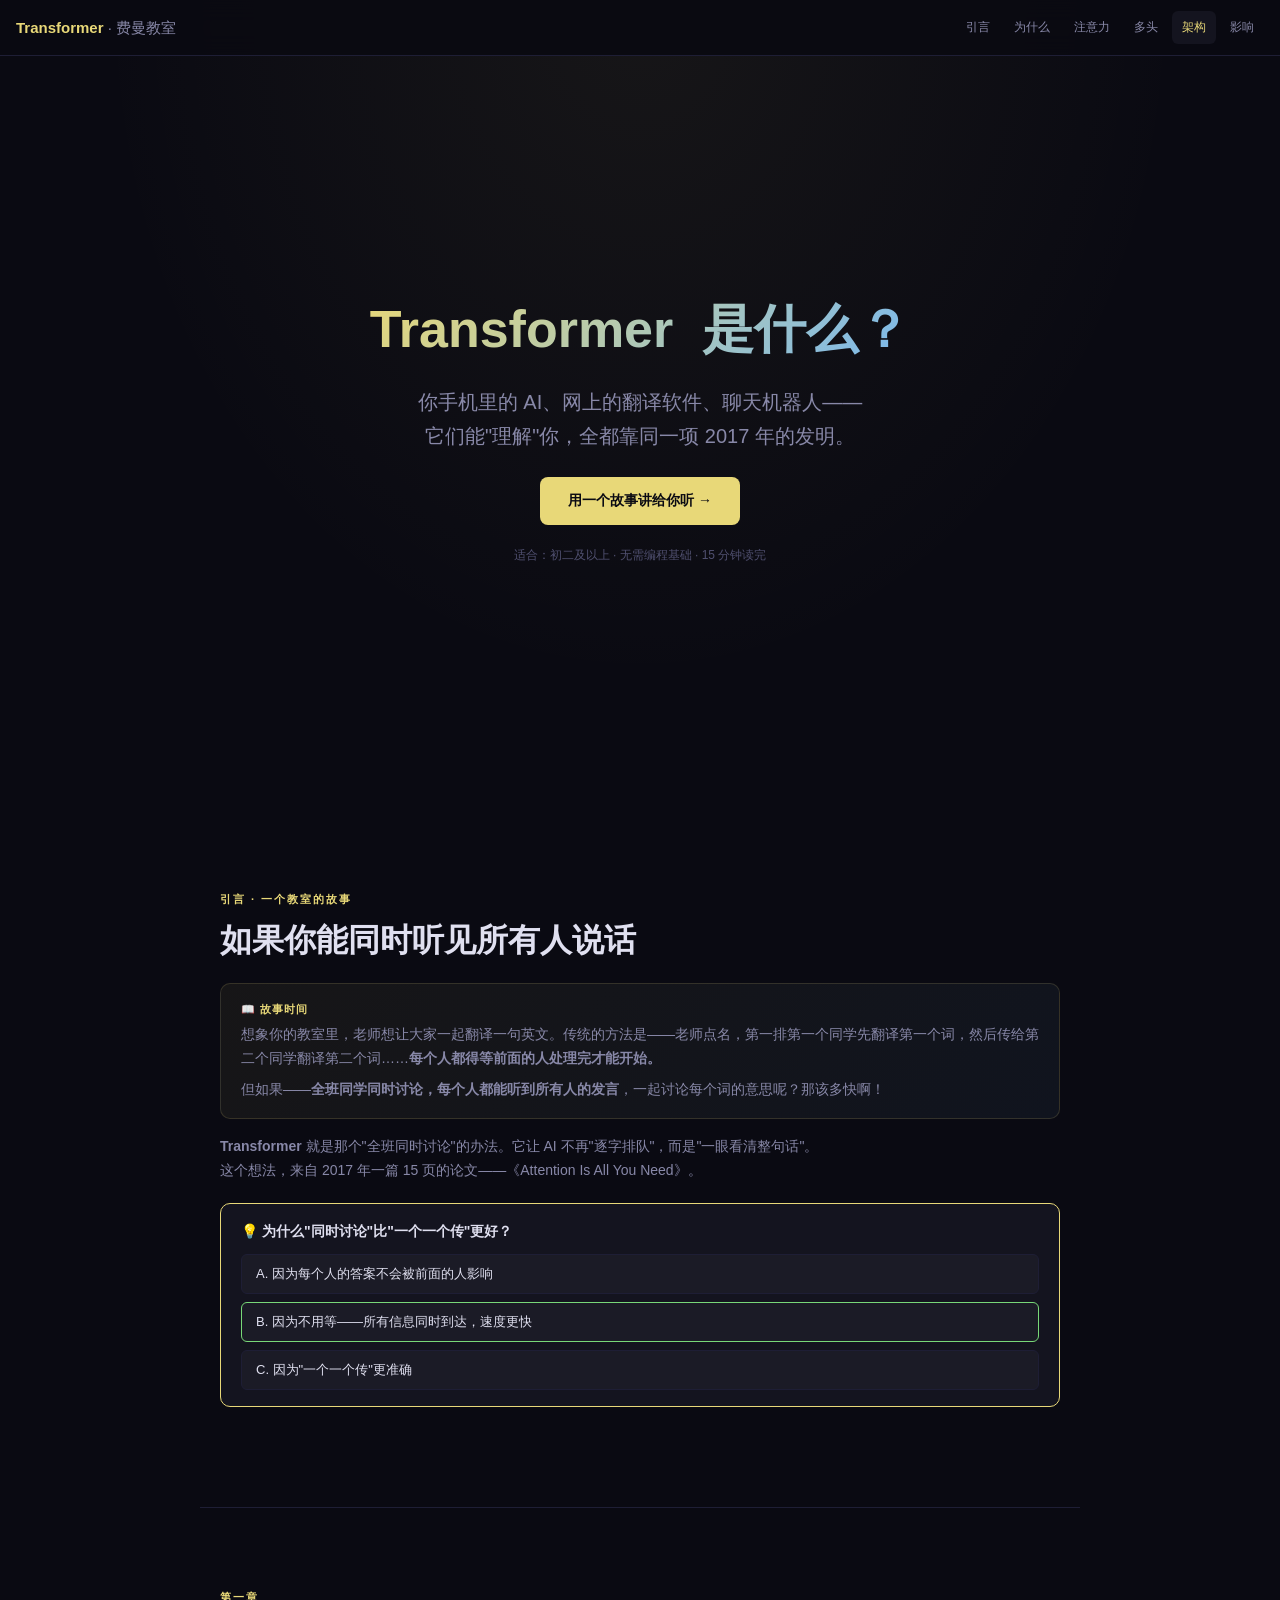
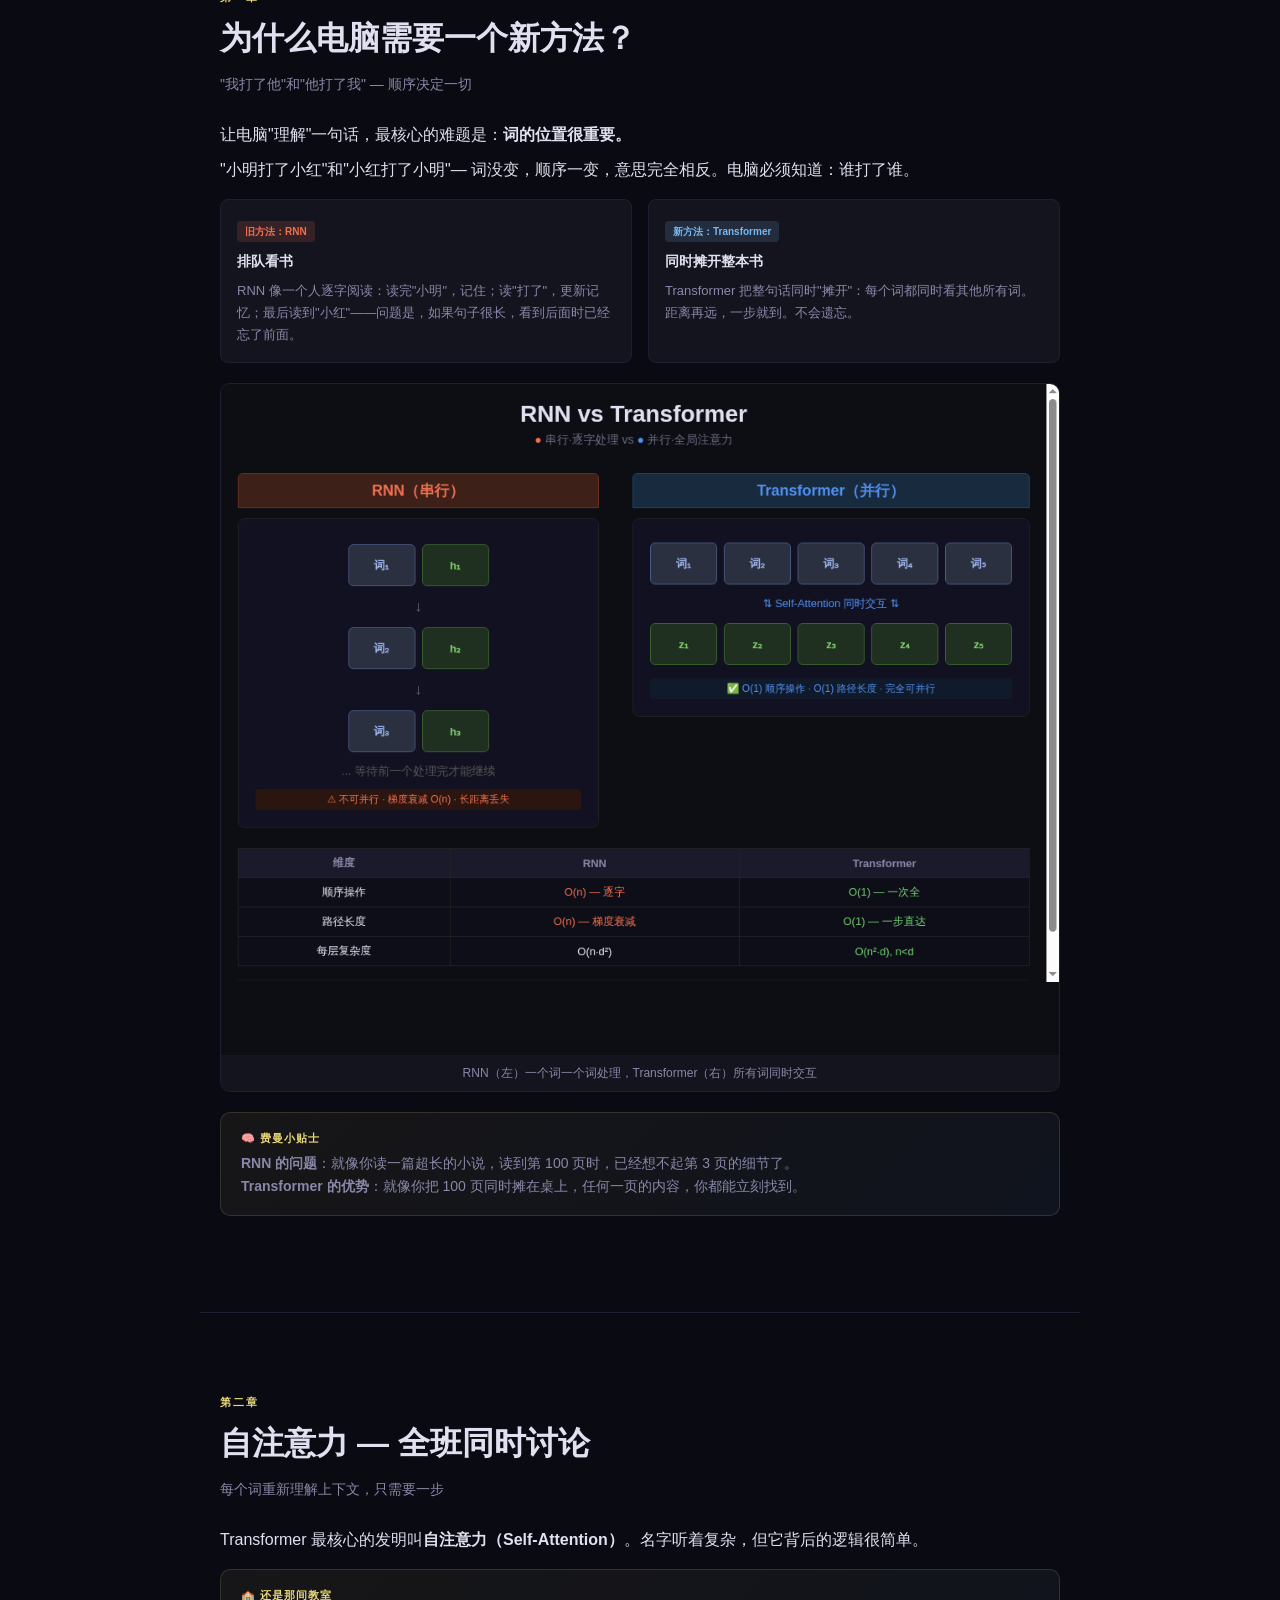
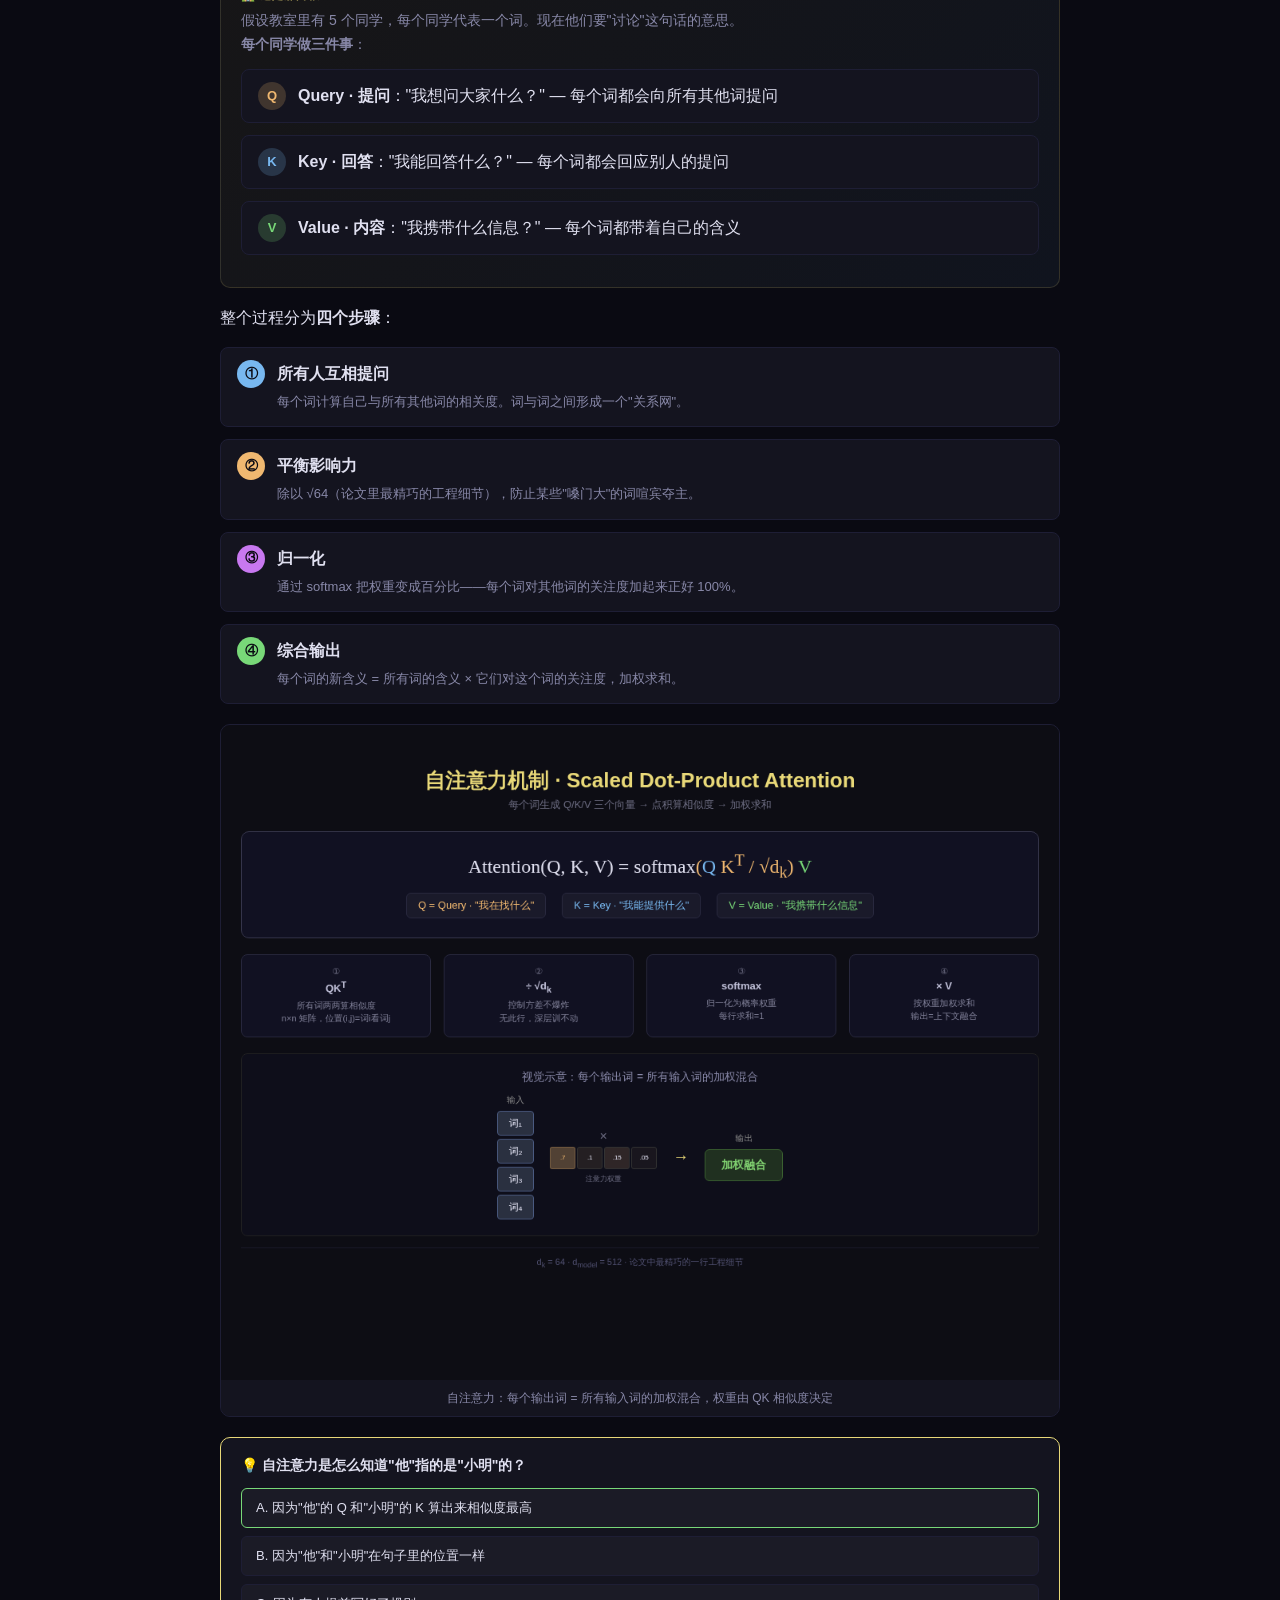
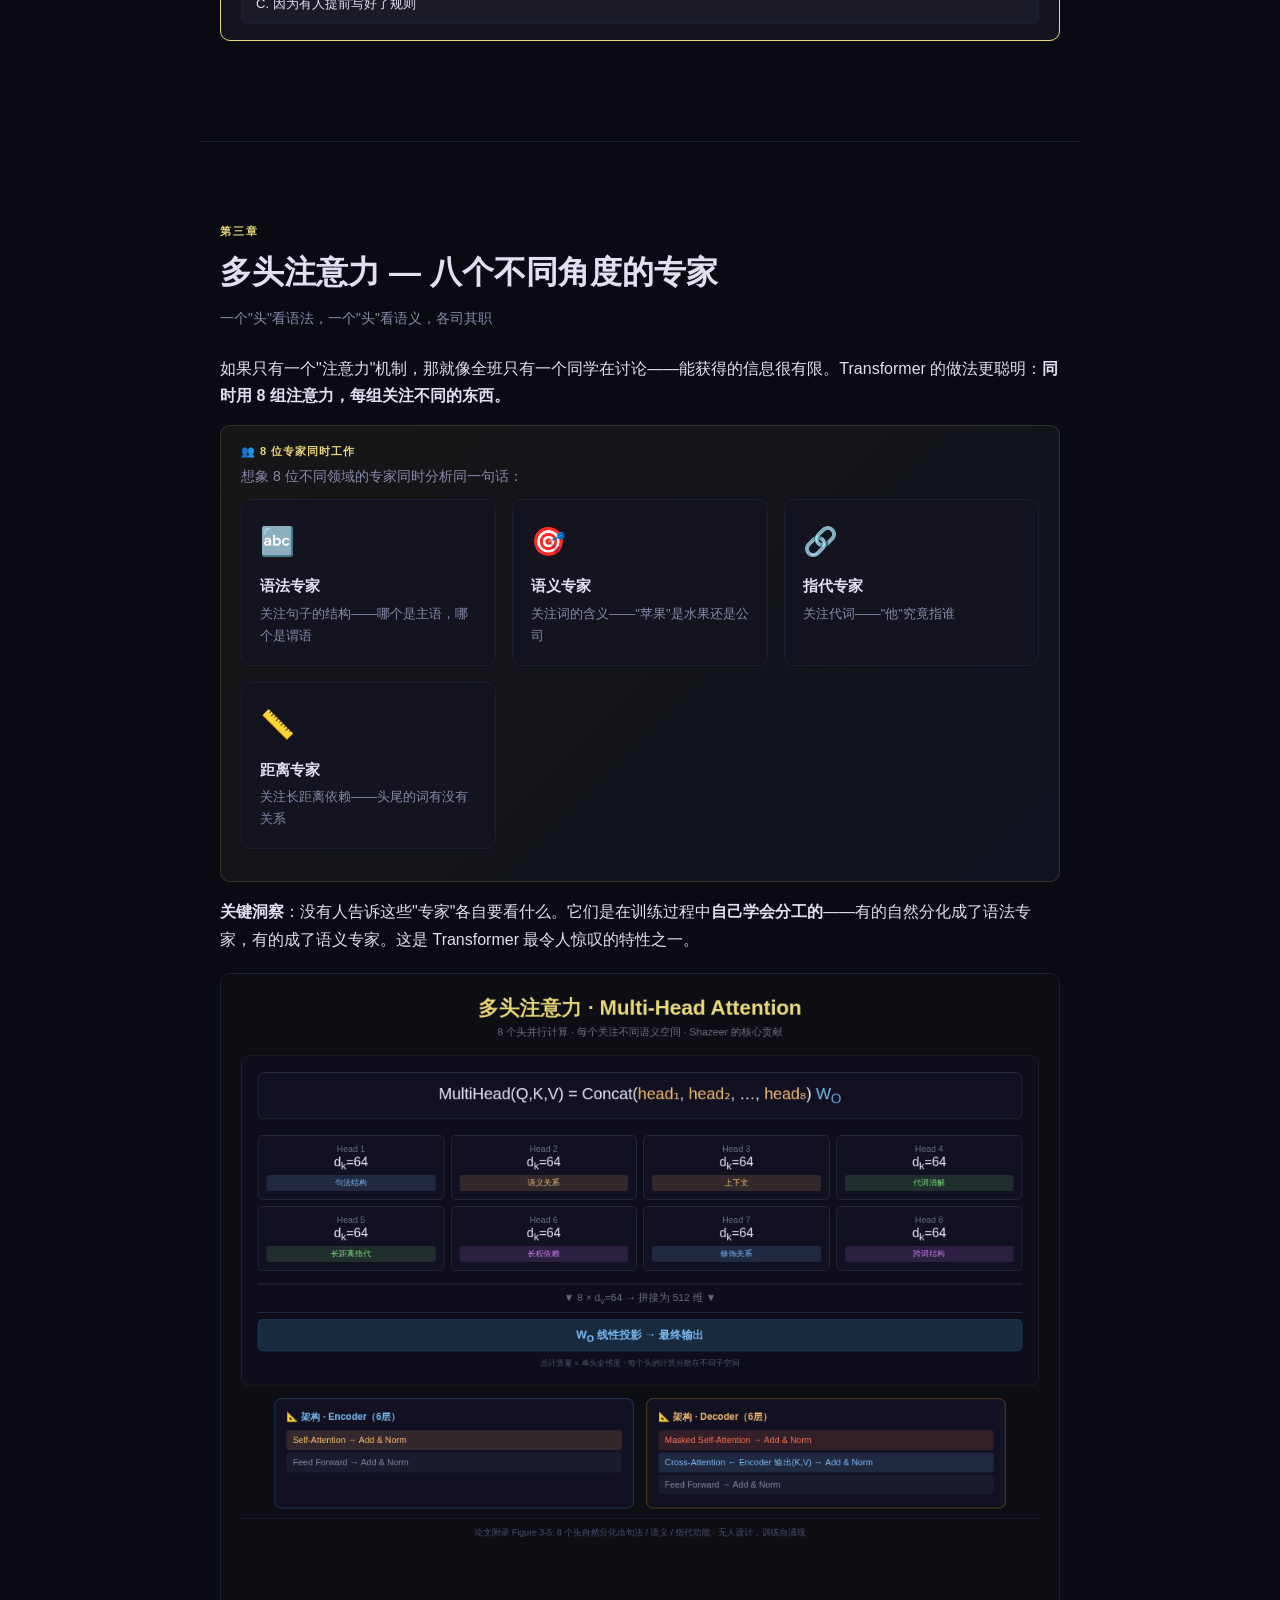
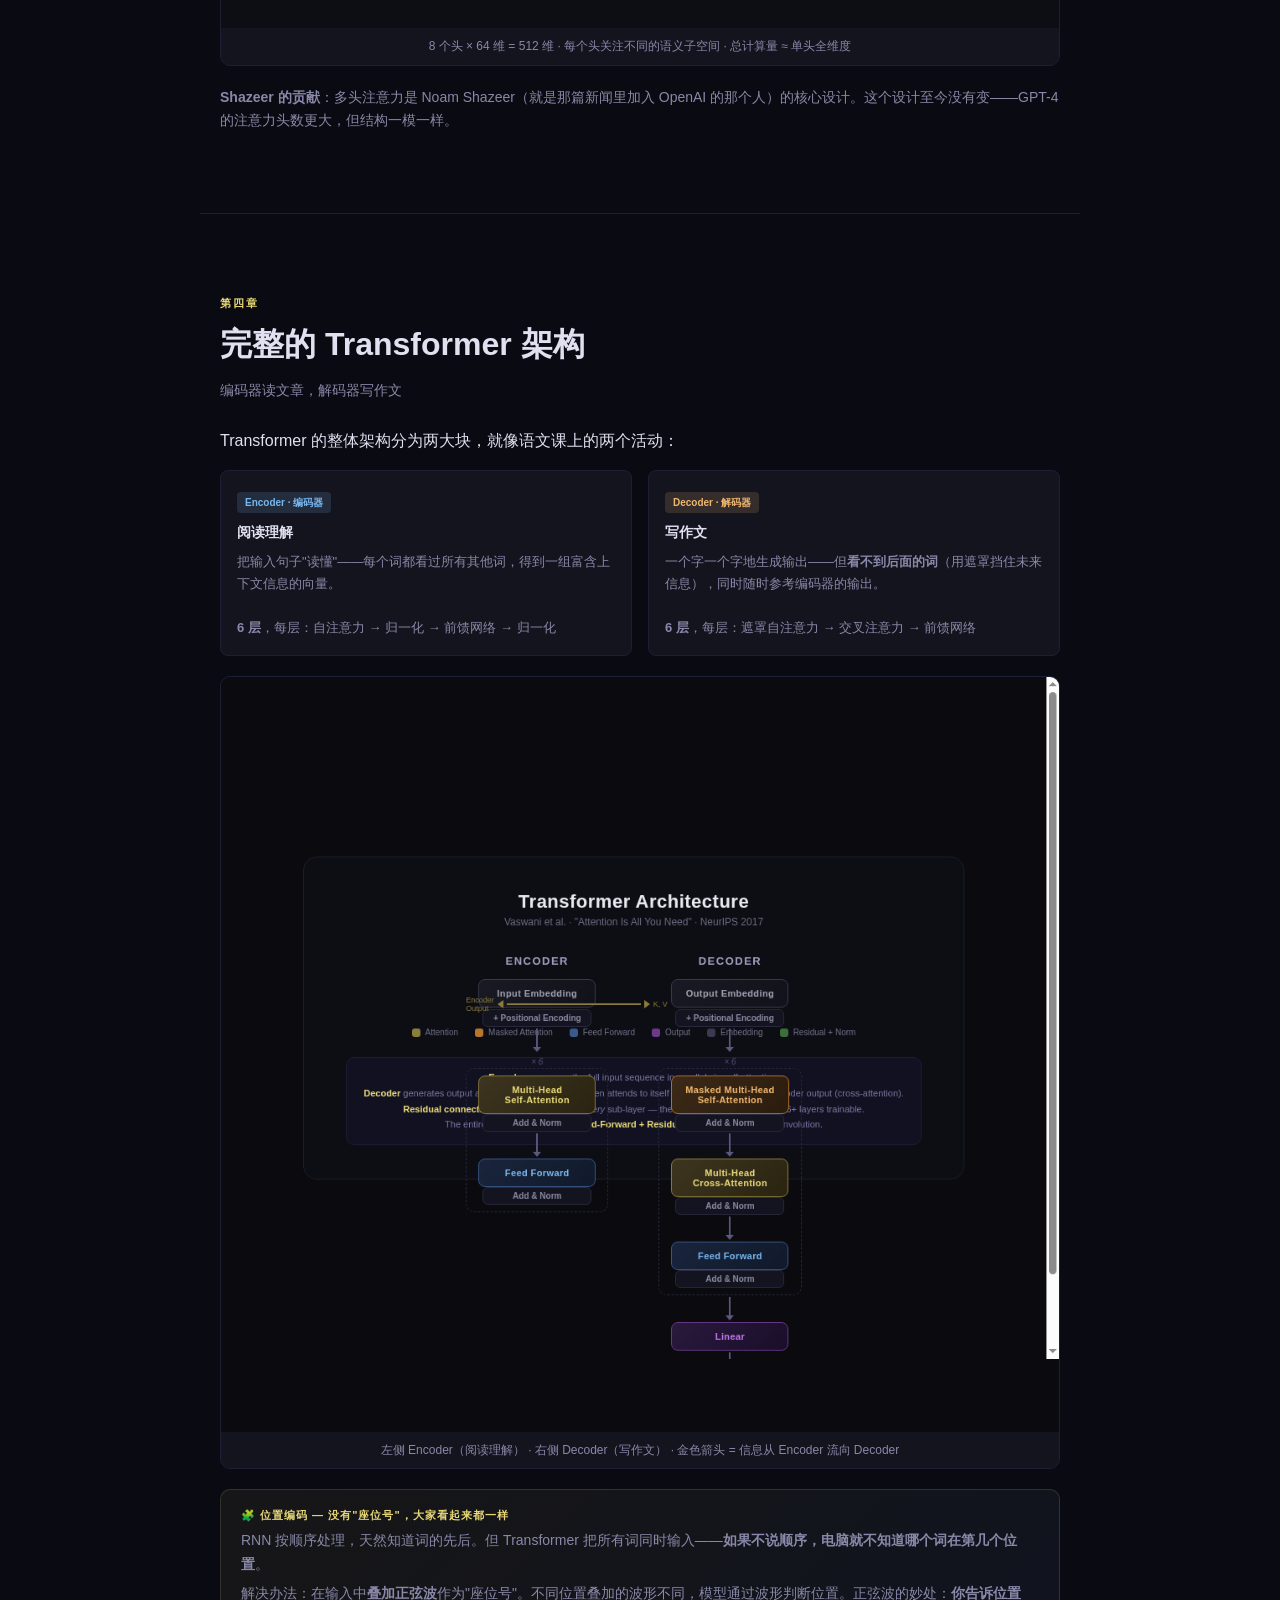
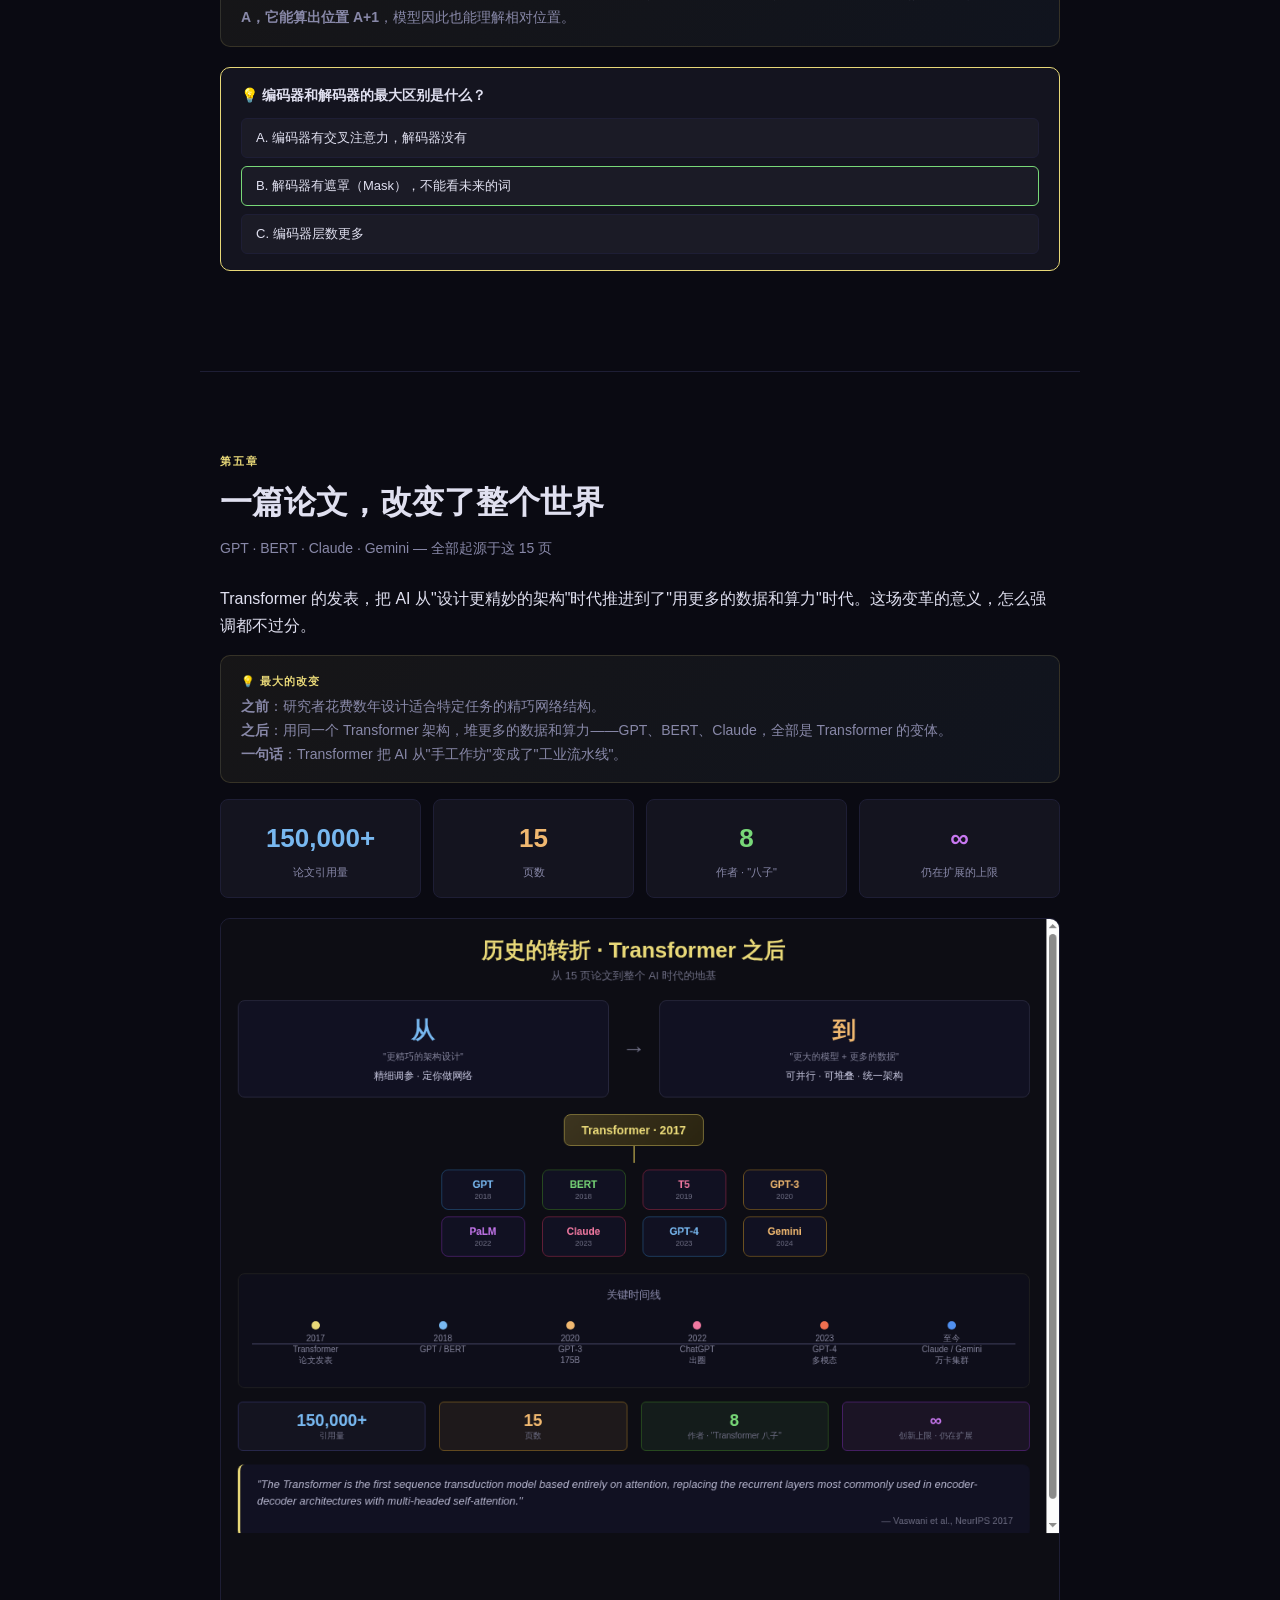
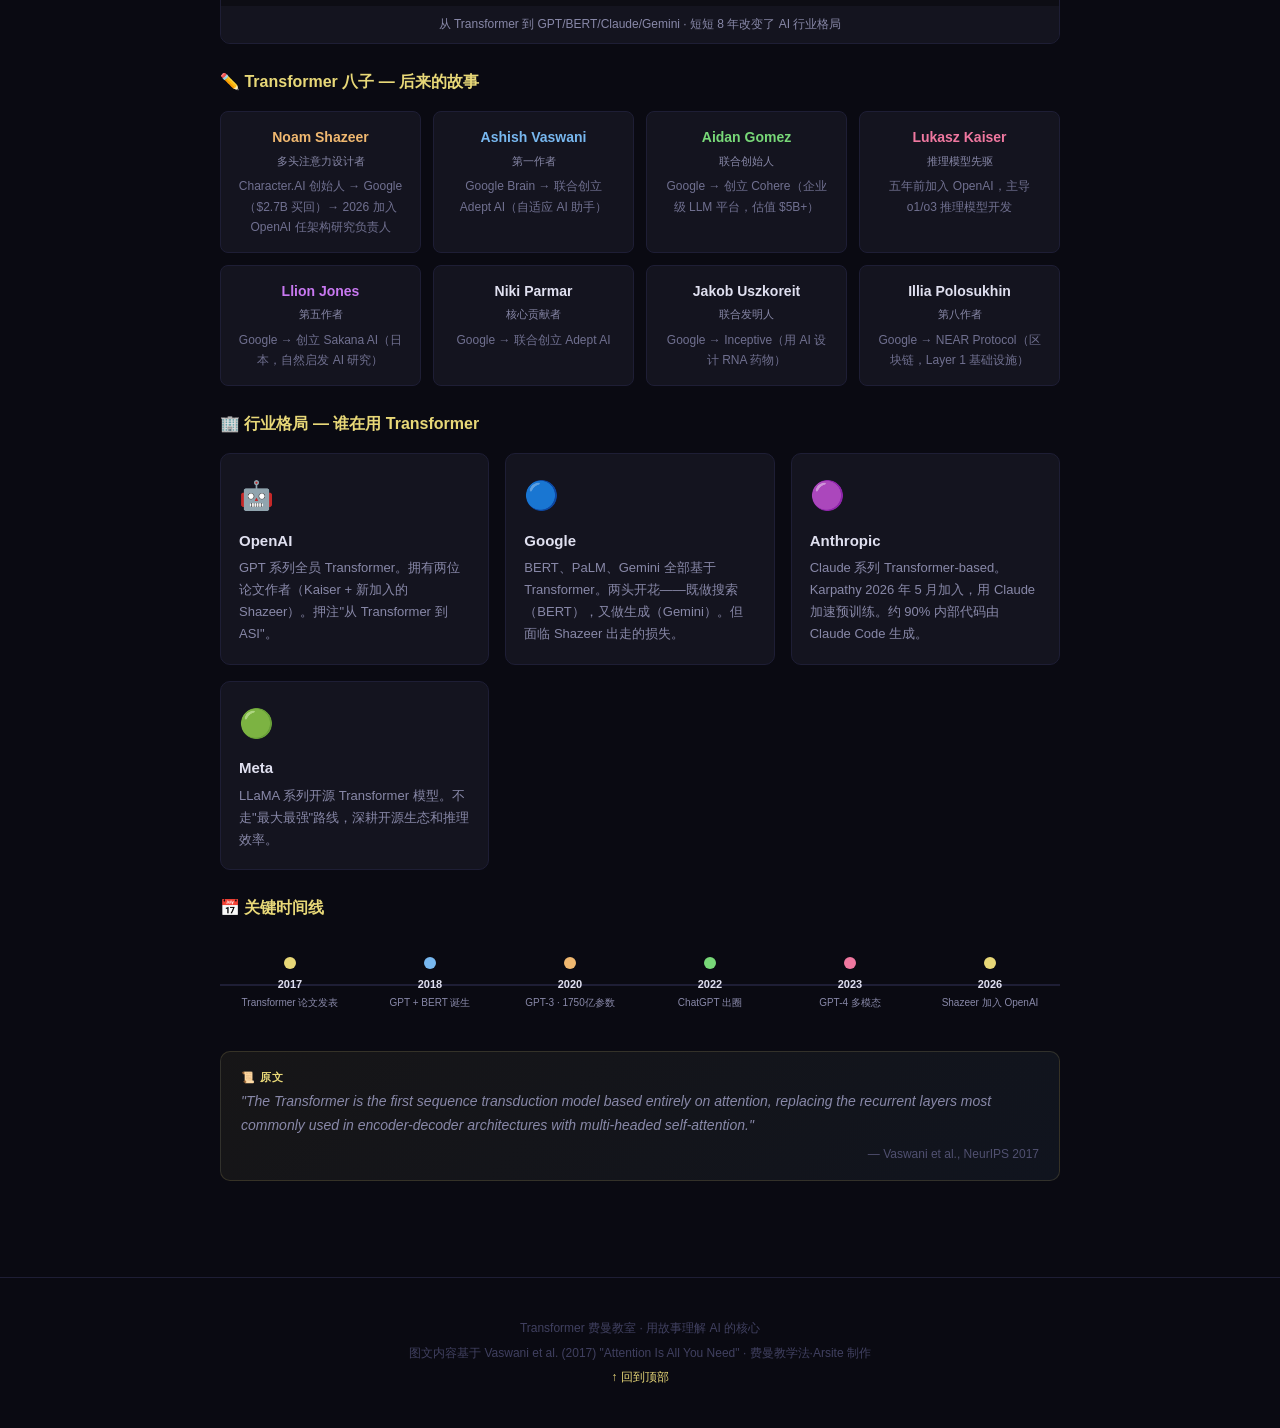
==== index.html @ 6290b0fb "feat: Transformer · Feynman 教学 — 给初二同学讲明白" ====
<!DOCTYPE html>
<html lang="zh-CN">
<head>
<meta charset="utf-8">
<meta name="viewport" content="width=device-width,initial-scale=1.0,maximum-scale=5.0">
<title>Transformer 是什么？— 给初二同学讲明白</title>
<meta name="description" content="用教室里的故事，把影响世界的 AI 技术讲给每一位同学听。费曼式教学法，零基础也能懂。">
<link rel="stylesheet" href="css/style.css">
</head>
<body>

<!-- ═══ HEADER ═══ -->
<header>
  <div class="logo">Transformer<span> · 费曼教室</span></div>
  <nav>
    <a href="#ch0">引言</a>
    <a href="#ch1">为什么</a>
    <a href="#ch2">注意力</a>
    <a href="#ch3">多头</a>
    <a href="#ch4">架构</a>
    <a href="#ch5">影响</a>
  </nav>
</header>

<!-- ═══ HERO ═══ -->
<section class="hero" id="top">
  <h1>Transformer &nbsp;是什么？</h1>
  <p>你手机里的 AI、网上的翻译软件、聊天机器人——<br>它们能"理解"你，全都靠同一项 2017 年的发明。</p>
  <a href="#ch0" class="cta">用一个故事讲给你听 →</a>
  <div class="meta">适合：初二及以上 · 无需编程基础 · 15 分钟读完</div>
</section>

<!-- ═══ CHAPTER 0 ═══ -->
<section class="chapter" id="ch0">
  <div class="chapter-num">引言 · 一个教室的故事</div>
  <h2>如果你能同时听见所有人说话</h2>

  <div class="analogy">
    <div class="label">📖 故事时间</div>
    <p>想象你的教室里，老师想让大家一起翻译一句英文。传统的方法是——老师点名，第一排第一个同学先翻译第一个词，然后传给第二个同学翻译第二个词……<strong>每个人都得等前面的人处理完才能开始。</strong></p>
    <p style="margin-top:8px">但如果——<strong>全班同学同时讨论，每个人都能听到所有人的发言</strong>，一起讨论每个词的意思呢？那该多快啊！</p>
  </div>

  <p style="font-size:14px;color:var(--text2);margin-top:12px"><strong>Transformer</strong> 就是那个"全班同时讨论"的办法。它让 AI 不再"逐字排队"，而是"一眼看清整句话"。<br>这个想法，来自 2017 年一篇 15 页的论文——《Attention Is All You Need》。</p>

  <div class="quiz-box">
    <div class="q">为什么"同时讨论"比"一个一个传"更好？</div>
    <div class="options">
      <div class="opt">A. 因为每个人的答案不会被前面的人影响</div>
      <div class="opt" style="border-color:var(--accent3)">B. 因为不用等——所有信息同时到达，速度更快</div>
      <div class="opt">C. 因为"一个一个传"更准确</div>
    </div>
  </div>
</section>

<!-- ═══ CHAPTER 1 ═══ -->
<section class="chapter" id="ch1">
  <div class="chapter-num">第一章</div>
  <h2>为什么电脑需要一个新方法？</h2>
  <div class="subtitle">"我打了他"和"他打了我" — 顺序决定一切</div>

  <p>让电脑"理解"一句话，最核心的难题是：<strong>词的位置很重要。</strong></p>
  <p style="margin-top:8px">"小明打了小红"和"小红打了小明"— 词没变，顺序一变，意思完全相反。电脑必须知道：谁打了谁。</p>

  <div class="two-col">
    <div class="col-card">
      <div class="badge" style="background:rgba(240,112,80,0.15);color:#f07050">旧方法：RNN</div>
      <h4>排队看书</h4>
      <p>RNN 像一个人逐字阅读：读完"小明"，记住；读"打了"，更新记忆；最后读到"小红"——问题是，如果句子很长，看到后面时已经忘了前面。</p>
    </div>
    <div class="col-card">
      <div class="badge" style="background:rgba(120,184,240,0.15);color:#78b8f0">新方法：Transformer</div>
      <h4>同时摊开整本书</h4>
      <p>Transformer 把整句话同时"摊开"：每个词都同时看其他所有词。距离再远，一步就到。不会遗忘。</p>
    </div>
  </div>

  <div class="img-container">
    <img src="images/rnn-vs-transformer.png" alt="RNN vs Transformer 对比图" loading="lazy">
    <div class="caption">RNN（左）一个词一个词处理，Transformer（右）所有词同时交互</div>
  </div>

  <div class="analogy">
    <div class="label">🧠 费曼小贴士</div>
    <p><strong>RNN 的问题</strong>：就像你读一篇超长的小说，读到第 100 页时，已经想不起第 3 页的细节了。<br>
    <strong>Transformer 的优势</strong>：就像你把 100 页同时摊在桌上，任何一页的内容，你都能立刻找到。</p>
  </div>
</section>

<!-- ═══ CHAPTER 2 ═══ -->
<section class="chapter" id="ch2">
  <div class="chapter-num">第二章</div>
  <h2>自注意力 — 全班同时讨论</h2>
  <div class="subtitle">每个词重新理解上下文，只需要一步</div>

  <p>Transformer 最核心的发明叫<strong>自注意力（Self-Attention）</strong>。名字听着复杂，但它背后的逻辑很简单。</p>

  <div class="analogy">
    <div class="label">🏫 还是那间教室</div>
    <p>假设教室里有 5 个同学，每个同学代表一个词。现在他们要"讨论"这句话的意思。<br>
    <strong>每个同学做三件事</strong>：</p>
    <div class="steps" style="margin-top:12px">
      <div class="step">
        <div class="num" style="background:rgba(240,184,112,0.2);color:#f0b870">Q</div>
        <div><strong>Query · 提问</strong>："我想问大家什么？" — 每个词都会向所有其他词提问</div>
      </div>
      <div class="step">
        <div class="num" style="background:rgba(120,184,240,0.2);color:#78b8f0">K</div>
        <div><strong>Key · 回答</strong>："我能回答什么？" — 每个词都会回应别人的提问</div>
      </div>
      <div class="step">
        <div class="num" style="background:rgba(120,216,120,0.2);color:#78d878">V</div>
        <div><strong>Value · 内容</strong>："我携带什么信息？" — 每个词都带着自己的含义</div>
      </div>
    </div>
  </div>

  <p>整个过程分为<strong>四个步骤</strong>：</p>

  <div class="steps">
    <div class="step">
      <div class="num" style="background:var(--accent2);color:#0a0a12">①</div>
      <div><strong>所有人互相提问</strong><br><span style="color:var(--text2);font-size:13px">每个词计算自己与所有其他词的相关度。词与词之间形成一个"关系网"。</span></div>
    </div>
    <div class="step">
      <div class="num" style="background:var(--accent4);color:#0a0a12">②</div>
      <div><strong>平衡影响力</strong><br><span style="color:var(--text2);font-size:13px">除以 √64（论文里最精巧的工程细节），防止某些"嗓门大"的词喧宾夺主。</span></div>
    </div>
    <div class="step">
      <div class="num" style="background:var(--accent5);color:#0a0a12">③</div>
      <div><strong>归一化</strong><br><span style="color:var(--text2);font-size:13px">通过 softmax 把权重变成百分比——每个词对其他词的关注度加起来正好 100%。</span></div>
    </div>
    <div class="step">
      <div class="num" style="background:var(--accent3);color:#0a0a12">④</div>
      <div><strong>综合输出</strong><br><span style="color:var(--text2);font-size:13px">每个词的新含义 = 所有词的含义 × 它们对这个词的关注度，加权求和。</span></div>
    </div>
  </div>

  <div class="img-container">
    <img src="images/self-attention.png" alt="自注意力机制详解图" loading="lazy">
    <div class="caption">自注意力：每个输出词 = 所有输入词的加权混合，权重由 QK 相似度决定</div>
  </div>

  <div class="quiz-box">
    <div class="q">自注意力是怎么知道"他"指的是"小明"的？</div>
    <div class="options">
      <div class="opt" style="border-color:var(--accent3)">A. 因为"他"的 Q 和"小明"的 K 算出来相似度最高</div>
      <div class="opt">B. 因为"他"和"小明"在句子里的位置一样</div>
      <div class="opt">C. 因为有人提前写好了规则</div>
    </div>
  </div>
</section>

<!-- ═══ CHAPTER 3 ═══ -->
<section class="chapter" id="ch3">
  <div class="chapter-num">第三章</div>
  <h2>多头注意力 — 八个不同角度的专家</h2>
  <div class="subtitle">一个"头"看语法，一个"头"看语义，各司其职</div>

  <p>如果只有一个"注意力"机制，那就像全班只有一个同学在讨论——能获得的信息很有限。Transformer 的做法更聪明：<strong>同时用 8 组注意力，每组关注不同的东西。</strong></p>

  <div class="analogy">
    <div class="label">👥 8 位专家同时工作</div>
    <p>想象 8 位不同领域的专家同时分析同一句话：</p>
    <div class="card-grid" style="margin-top:10px">
      <div class="info-card"><div class="icon" style="color:#78b8f0">🔤</div><h4>语法专家</h4><p>关注句子的结构——哪个是主语，哪个是谓语</p></div>
      <div class="info-card"><div class="icon" style="color:#f0b870">🎯</div><h4>语义专家</h4><p>关注词的含义——"苹果"是水果还是公司</p></div>
      <div class="info-card"><div class="icon" style="color:#78d878">🔗</div><h4>指代专家</h4><p>关注代词——"他"究竟指谁</p></div>
      <div class="info-card"><div class="icon" style="color:#c878f0">📏</div><h4>距离专家</h4><p>关注长距离依赖——头尾的词有没有关系</p></div>
    </div>
  </div>

  <p><strong>关键洞察</strong>：没有人告诉这些"专家"各自要看什么。它们是在训练过程中<strong>自己学会分工的</strong>——有的自然分化成了语法专家，有的成了语义专家。这是 Transformer 最令人惊叹的特性之一。</p>

  <div class="img-container">
    <img src="images/multihead.png" alt="多头注意力图解" loading="lazy">
    <div class="caption">8 个头 × 64 维 = 512 维 · 每个头关注不同的语义子空间 · 总计算量 ≈ 单头全维度</div>
  </div>

  <p style="font-size:14px;color:var(--text2)"><strong>Shazeer 的贡献</strong>：多头注意力是 Noam Shazeer（就是那篇新闻里加入 OpenAI 的那个人）的核心设计。这个设计至今没有变——GPT-4 的注意力头数更大，但结构一模一样。</p>
</section>

<!-- ═══ CHAPTER 4 ═══ -->
<section class="chapter" id="ch4">
  <div class="chapter-num">第四章</div>
  <h2>完整的 Transformer 架构</h2>
  <div class="subtitle">编码器读文章，解码器写作文</div>

  <p>Transformer 的整体架构分为两大块，就像语文课上的两个活动：</p>

  <div class="two-col">
    <div class="col-card">
      <div class="badge" style="background:rgba(120,184,240,0.15);color:#78b8f0">Encoder · 编码器</div>
      <h4>阅读理解</h4>
      <p>把输入句子"读懂"——每个词都看过所有其他词，得到一组富含上下文信息的向量。<br><br>
      <strong>6 层</strong>，每层：自注意力 → 归一化 → 前馈网络 → 归一化</p>
    </div>
    <div class="col-card">
      <div class="badge" style="background:rgba(240,184,112,0.15);color:#f0b870">Decoder · 解码器</div>
      <h4>写作文</h4>
      <p>一个字一个字地生成输出——但<strong>看不到后面的词</strong>（用遮罩挡住未来信息），同时随时参考编码器的输出。<br><br>
      <strong>6 层</strong>，每层：遮罩自注意力 → 交叉注意力 → 前馈网络</p>
    </div>
  </div>

  <div class="img-container">
    <img src="images/architecture.png" alt="Transformer 完整架构图" loading="lazy">
    <div class="caption">左侧 Encoder（阅读理解） · 右侧 Decoder（写作文） · 金色箭头 = 信息从 Encoder 流向 Decoder</div>
  </div>

  <div class="analogy">
    <div class="label">🧩 位置编码 — 没有"座位号"，大家看起来都一样</div>
    <p>RNN 按顺序处理，天然知道词的先后。但 Transformer 把所有词同时输入——<strong>如果不说顺序，电脑就不知道哪个词在第几个位置</strong>。</p>
    <p style="margin-top:6px">解决办法：在输入中<strong>叠加正弦波</strong>作为"座位号"。不同位置叠加的波形不同，模型通过波形判断位置。正弦波的妙处：<strong>你告诉位置 A，它能算出位置 A+1</strong>，模型因此也能理解相对位置。</p>
  </div>

  <div class="quiz-box">
    <div class="q">编码器和解码器的最大区别是什么？</div>
    <div class="options">
      <div class="opt">A. 编码器有交叉注意力，解码器没有</div>
      <div class="opt" style="border-color:var(--accent3)">B. 解码器有遮罩（Mask），不能看未来的词</div>
      <div class="opt">C. 编码器层数更多</div>
    </div>
  </div>
</section>

<!-- ═══ CHAPTER 5 ═══ -->
<section class="chapter" id="ch5">
  <div class="chapter-num">第五章</div>
  <h2>一篇论文，改变了整个世界</h2>
  <div class="subtitle">GPT · BERT · Claude · Gemini — 全部起源于这 15 页</div>

  <p>Transformer 的发表，把 AI 从"设计更精妙的架构"时代推进到了"用更多的数据和算力"时代。这场变革的意义，怎么强调都不过分。</p>

  <div class="analogy">
    <div class="label">💡 最大的改变</div>
    <p><strong>之前</strong>：研究者花费数年设计适合特定任务的精巧网络结构。<br>
    <strong>之后</strong>：用同一个 Transformer 架构，堆更多的数据和算力——GPT、BERT、Claude，全部是 Transformer 的变体。<br>
    <strong>一句话</strong>：Transformer 把 AI 从"手工作坊"变成了"工业流水线"。</p>
  </div>

  <div class="stats-row">
    <div class="stat-card"><div class="num" style="color:var(--accent2)">150,000+</div><div class="lbl">论文引用量</div></div>
    <div class="stat-card"><div class="num" style="color:var(--accent4)">15</div><div class="lbl">页数</div></div>
    <div class="stat-card"><div class="num" style="color:var(--accent3)">8</div><div class="lbl">作者 · "八子"</div></div>
    <div class="stat-card"><div class="num" style="color:var(--accent5)">∞</div><div class="lbl">仍在扩展的上限</div></div>
  </div>

  <div class="img-container">
    <img src="images/legacy.png" alt="Transformer 影响与历史" loading="lazy">
    <div class="caption">从 Transformer 到 GPT/BERT/Claude/Gemini · 短短 8 年改变了 AI 行业格局</div>
  </div>

  <!-- 8 Authors -->
  <h3 style="margin-top:24px;font-size:16px;color:var(--accent1)">✏️ Transformer 八子 — 后来的故事</h3>
  <div class="people-grid">
    <div class="person"><div class="name" style="color:var(--accent4)">Noam Shazeer</div><div class="role">多头注意力设计者</div><div class="desc">Character.AI 创始人 → Google（$2.7B 买回）→ 2026 加入 OpenAI 任架构研究负责人</div></div>
    <div class="person"><div class="name" style="color:var(--accent2)">Ashish Vaswani</div><div class="role">第一作者</div><div class="desc">Google Brain → 联合创立 Adept AI（自适应 AI 助手）</div></div>
    <div class="person"><div class="name" style="color:var(--accent3)">Aidan Gomez</div><div class="role">联合创始人</div><div class="desc">Google → 创立 Cohere（企业级 LLM 平台，估值 $5B+）</div></div>
    <div class="person"><div class="name" style="color:var(--accent6)">Lukasz Kaiser</div><div class="role">推理模型先驱</div><div class="desc">五年前加入 OpenAI，主导 o1/o3 推理模型开发</div></div>
    <div class="person"><div class="name" style="color:var(--accent5)">Llion Jones</div><div class="role">第五作者</div><div class="desc">Google → 创立 Sakana AI（日本，自然启发 AI 研究）</div></div>
    <div class="person"><div class="name">Niki Parmar</div><div class="role">核心贡献者</div><div class="desc">Google → 联合创立 Adept AI</div></div>
    <div class="person"><div class="name">Jakob Uszkoreit</div><div class="role">联合发明人</div><div class="desc">Google → Inceptive（用 AI 设计 RNA 药物）</div></div>
    <div class="person"><div class="name">Illia Polosukhin</div><div class="role">第八作者</div><div class="desc">Google → NEAR Protocol（区块链，Layer 1 基础设施）</div></div>
  </div>

  <!-- Companies -->
  <h3 style="margin-top:24px;font-size:16px;color:var(--accent1)">🏢 行业格局 — 谁在用 Transformer</h3>
  <div class="card-grid">
    <div class="info-card"><div class="icon">🤖</div><h4>OpenAI</h4><p>GPT 系列全员 Transformer。拥有两位论文作者（Kaiser + 新加入的 Shazeer）。押注"从 Transformer 到 ASI"。</p></div>
    <div class="info-card"><div class="icon">🔵</div><h4>Google</h4><p>BERT、PaLM、Gemini 全部基于 Transformer。两头开花——既做搜索（BERT），又做生成（Gemini）。但面临 Shazeer 出走的损失。</p></div>
    <div class="info-card"><div class="icon">🟣</div><h4>Anthropic</h4><p>Claude 系列 Transformer-based。Karpathy 2026 年 5 月加入，用 Claude 加速预训练。约 90% 内部代码由 Claude Code 生成。</p></div>
    <div class="info-card"><div class="icon">🟢</div><h4>Meta</h4><p>LLaMA 系列开源 Transformer 模型。不走"最大最强"路线，深耕开源生态和推理效率。</p></div>
  </div>

  <!-- Timeline -->
  <h3 style="margin-top:24px;font-size:16px;color:var(--accent1)">📅 关键时间线</h3>
  <div class="timeline-strip">
    <div class="tl-point"><div class="tl-dot" style="background:var(--accent1)"></div><div class="tl-year">2017</div><div class="tl-event">Transformer 论文发表</div></div>
    <div class="tl-point"><div class="tl-dot" style="background:var(--accent2)"></div><div class="tl-year">2018</div><div class="tl-event">GPT + BERT 诞生</div></div>
    <div class="tl-point"><div class="tl-dot" style="background:var(--accent4)"></div><div class="tl-year">2020</div><div class="tl-event">GPT-3 · 1750亿参数</div></div>
    <div class="tl-point"><div class="tl-dot" style="background:var(--accent3)"></div><div class="tl-year">2022</div><div class="tl-event">ChatGPT 出圈</div></div>
    <div class="tl-point"><div class="tl-dot" style="background:var(--accent6)"></div><div class="tl-year">2023</div><div class="tl-event">GPT-4 多模态</div></div>
    <div class="tl-point"><div class="tl-dot" style="background:var(--accent1)"></div><div class="tl-year">2026</div><div class="tl-event">Shazeer 加入 OpenAI</div></div>
  </div>

  <!-- Paper Quote -->
  <div class="analogy" style="margin-top:20px">
    <div class="label">📜 原文</div>
    <p style="font-style:italic;color:var(--text2)">"The Transformer is the first sequence transduction model based entirely on attention, replacing the recurrent layers most commonly used in encoder-decoder architectures with multi-headed self-attention."</p>
    <p style="font-size:12px;color:#505070;margin-top:6px;text-align:right">— Vaswani et al., NeurIPS 2017</p>
  </div>
</section>

<!-- ═══ FOOTER ═══ -->
<footer>
  <p>Transformer 费曼教室 · 用故事理解 AI 的核心</p>
  <p style="margin-top:4px">图文内容基于 Vaswani et al. (2017) "Attention Is All You Need" · 费曼教学法·Arsite 制作</p>
  <p style="margin-top:4px"><a href="#top">↑ 回到顶部</a></p>
</footer>

<script>
// Scroll spy for nav
const sections = document.querySelectorAll('.chapter');
const links = document.querySelectorAll('nav a');
const observer = new IntersectionObserver(entries => {
  entries.forEach(e => {
    if (e.isIntersecting) {
      links.forEach(l => l.classList.remove('active'));
      const id = e.target.id;
      document.querySelector(`nav a[href="#${id}"]`)?.classList.add('active');
    }
  });
}, { threshold: 0.3 });
sections.forEach(s => observer.observe(s));

// Quiz interactivity
document.querySelectorAll('.quiz-box .opt').forEach(opt => {
  opt.addEventListener('click', function() {
    const parent = this.closest('.quiz-box');
    // Highlight selection
    parent.querySelectorAll('.opt').forEach(o => {
      o.style.borderColor = '';
      o.style.background = '';
    });
    this.style.borderColor = '#e8d878';
    this.style.background = 'rgba(232,216,120,0.08)';
  });
});
</script>
</body>
</html>
---- css/style.css ----
/* ─── Transformer · Feynman 教学 —— 给初二学生讲 ─── */
:root {
  --bg: #0a0a12;
  --bg2: #0f0f1a;
  --card: #14141f;
  --border: #1e1e35;
  --text: #e0e0f0;
  --text2: #8888a8;
  --accent1: #e8d878;
  --accent2: #78b8f0;
  --accent3: #78d878;
  --accent4: #f0b870;
  --accent5: #c878f0;
  --accent6: #f078a0;
  --header-h: 56px;
}
* { margin: 0; padding: 0; box-sizing: border-box; }
html { scroll-behavior: smooth; }
body {
  font-family: -apple-system, 'PingFang SC', 'Noto Sans SC', 'Segoe UI', sans-serif;
  background: var(--bg);
  color: var(--text);
  line-height: 1.7;
  -webkit-font-smoothing: antialiased;
}

/* ─── Header ─── */
header {
  position: fixed; top: 0; left: 0; right: 0; z-index: 100;
  height: var(--header-h);
  background: rgba(10,10,18,0.92); backdrop-filter: blur(12px);
  border-bottom: 1px solid var(--border);
  display: flex; align-items: center; justify-content: space-between;
  padding: 0 16px;
}
header .logo { font-size: 15px; font-weight: 700; color: var(--accent1); }
header .logo span { color: var(--text2); font-weight: 400; }
nav { display: flex; gap: 4px; overflow-x: auto; -webkit-overflow-scrolling: touch; }
nav a {
  display: block; padding: 6px 10px; font-size: 12px; color: var(--text2);
  text-decoration: none; border-radius: 6px; white-space: nowrap;
  transition: 0.2s;
}
nav a:hover, nav a.active { background: var(--card); color: var(--accent1); }

/* ─── Hero ─── */
.hero {
  min-height: 90vh; display: flex; flex-direction: column;
  justify-content: center; align-items: center; text-align: center;
  padding: 80px 20px 40px;
  background: radial-gradient(ellipse at 50% 0%, rgba(232,216,120,0.06) 0%, transparent 60%);
}
.hero h1 { font-size: clamp(28px, 5vw, 52px); font-weight: 800; margin-bottom: 12px;
  background: linear-gradient(135deg, var(--accent1), var(--accent2));
  -webkit-background-clip: text; -webkit-text-fill-color: transparent; }
.hero p { font-size: clamp(15px, 2.5vw, 20px); color: var(--text2); max-width: 600px; margin-bottom: 24px; }
.hero .cta {
  display: inline-block; padding: 12px 28px; background: var(--accent1);
  color: #0a0a12; border-radius: 8px; font-weight: 700; font-size: 14px;
  text-decoration: none; transition: 0.3s;
}
.hero .cta:hover { transform: translateY(-2px); box-shadow: 0 4px 20px rgba(232,216,120,0.3); }
.hero .meta { font-size: 12px; color: #505070; margin-top: 20px; }

/* ─── Chapters ─── */
.chapter {
  max-width: 880px; margin: 0 auto; padding: 60px 20px;
  border-bottom: 1px solid var(--border);
}
.chapter:last-of-type { border-bottom: none; }
.chapter-num {
  font-size: 11px; font-weight: 700; letter-spacing: 2px; color: var(--accent1);
  margin-bottom: 4px; text-transform: uppercase;
}
.chapter h2 { font-size: clamp(22px, 3.5vw, 32px); font-weight: 700; margin-bottom: 8px; }
.chapter .subtitle { font-size: 14px; color: var(--text2); margin-bottom: 24px; }

/* ─── Analogy Box ─── */
.analogy {
  padding: 16px 20px; border-radius: 10px;
  background: linear-gradient(135deg, rgba(232,216,120,0.06), rgba(120,184,240,0.06));
  border: 1px solid rgba(232,216,120,0.15);
  margin: 16px 0;
}
.analogy .label { font-size: 11px; font-weight: 700; color: var(--accent1); letter-spacing: 1px; margin-bottom: 4px; }
.analogy p { font-size: 14px; color: var(--text2); }

/* ─── Two Column ─── */
.two-col { display: grid; grid-template-columns: 1fr 1fr; gap: 16px; margin: 16px 0; }
.col-card {
  padding: 16px; border-radius: 8px; background: var(--card);
  border: 1px solid var(--border);
}
.col-card h4 { font-size: 14px; margin-bottom: 6px; }
.col-card p { font-size: 13px; color: var(--text2); }
.col-card .badge {
  display: inline-block; font-size: 10px; font-weight: 700;
  padding: 2px 8px; border-radius: 4px; margin-bottom: 8px;
}

/* ─── Image Container ─── */
.img-container {
  margin: 20px 0; border-radius: 10px; overflow: hidden;
  background: var(--card); border: 1px solid var(--border);
}
.img-container img {
  width: 100%; height: auto; display: block;
}
.img-container .caption {
  padding: 8px 14px; font-size: 12px; color: var(--text2);
  background: var(--card); text-align: center;
}

/* ─── Steps / Timeline ─── */
.steps { display: grid; gap: 12px; margin: 16px 0; }
.step {
  display: flex; gap: 12px; padding: 12px 16px;
  background: var(--card); border-radius: 8px; border: 1px solid var(--border);
}
.step .num {
  flex-shrink: 0; width: 28px; height: 28px; border-radius: 50%;
  display: flex; align-items: center; justify-content: center;
  font-size: 13px; font-weight: 700;
}

/* ─── People Grid ─── */
.people-grid { display: grid; grid-template-columns: repeat(auto-fill, minmax(200px,1fr)); gap: 12px; margin: 16px 0; }
.person {
  padding: 14px; background: var(--card); border-radius: 8px;
  border: 1px solid var(--border); text-align: center;
}
.person .name { font-size: 14px; font-weight: 700; }
.person .role { font-size: 11px; color: var(--text2); margin-top: 2px; }
.person .desc { font-size: 12px; color: #707090; margin-top: 6px; }

/* ─── Timeline strip ─── */
.timeline-strip {
  display: flex; overflow-x: auto; gap: 0; padding: 20px 0;
  position: relative; margin: 16px 0;
}
.timeline-strip::before {
  content: ''; position: absolute; top: 50%; left: 0; right: 0;
  height: 2px; background: var(--border);
}
.tl-point {
  flex: 1; min-width: 80px; display: flex; flex-direction: column;
  align-items: center; position: relative; z-index: 1;
}
.tl-dot { width: 12px; height: 12px; border-radius: 50%; margin-bottom: 6px; }
.tl-year { font-size: 11px; font-weight: 700; }
.tl-event { font-size: 10px; color: var(--text2); text-align: center; }

/* ─── Stats Row ─── */
.stats-row { display: grid; grid-template-columns: repeat(auto-fit, minmax(120px,1fr)); gap: 12px; margin: 16px 0; }
.stat-card {
  padding: 16px; text-align: center; background: var(--card);
  border-radius: 8px; border: 1px solid var(--border);
}
.stat-card .num { font-size: 26px; font-weight: 800; }
.stat-card .lbl { font-size: 11px; color: var(--text2); margin-top: 2px; }

/* ─── Quiz ─── */
.quiz-box {
  padding: 16px 20px; background: var(--card); border-radius: 10px;
  border: 1px solid var(--accent1); margin: 20px 0;
}
.quiz-box .q { font-size: 14px; font-weight: 700; margin-bottom: 10px; }
.quiz-box .q::before { content: '💡 '; }
.quiz-box .options { display: grid; gap: 8px; }
.quiz-box .opt {
  padding: 8px 14px; border-radius: 6px; background: rgba(255,255,255,0.03);
  border: 1px solid var(--border); cursor: pointer; font-size: 13px;
  transition: 0.2s;
}
.quiz-box .opt:hover { border-color: var(--accent1); }

/* ─── Card Grid ─── */
.card-grid { display: grid; grid-template-columns: repeat(auto-fill, minmax(250px,1fr)); gap: 16px; margin: 16px 0; }
.info-card {
  padding: 18px; background: var(--card); border-radius: 10px;
  border: 1px solid var(--border);
}
.info-card .icon { font-size: 28px; margin-bottom: 8px; }
.info-card h4 { font-size: 15px; margin-bottom: 4px; }
.info-card p { font-size: 13px; color: var(--text2); }

/* ─── Footer ─── */
footer {
  text-align: center; padding: 40px 20px; color: #404060; font-size: 12px;
  border-top: 1px solid var(--border);
}
footer a { color: var(--accent1); text-decoration: none; }

/* ─── Responsive ─── */
@media (max-width: 768px) {
  .two-col { grid-template-columns: 1fr; }
  .people-grid { grid-template-columns: repeat(2, 1fr); }
  .hero { min-height: 70vh; padding: 70px 16px 30px; }
  .chapter { padding: 40px 16px; }
  header { padding: 0 12px; }
  nav { gap: 2px; }
  nav a { font-size: 11px; padding: 4px 8px; }
}
@media (min-width: 1024px) {
  .chapter { padding: 80px 20px; }
}
@media (max-width: 480px) {
  .people-grid { grid-template-columns: 1fr; }
  .stats-row { grid-template-columns: repeat(2, 1fr); }
  .hero h1 { font-size: 24px; }
}
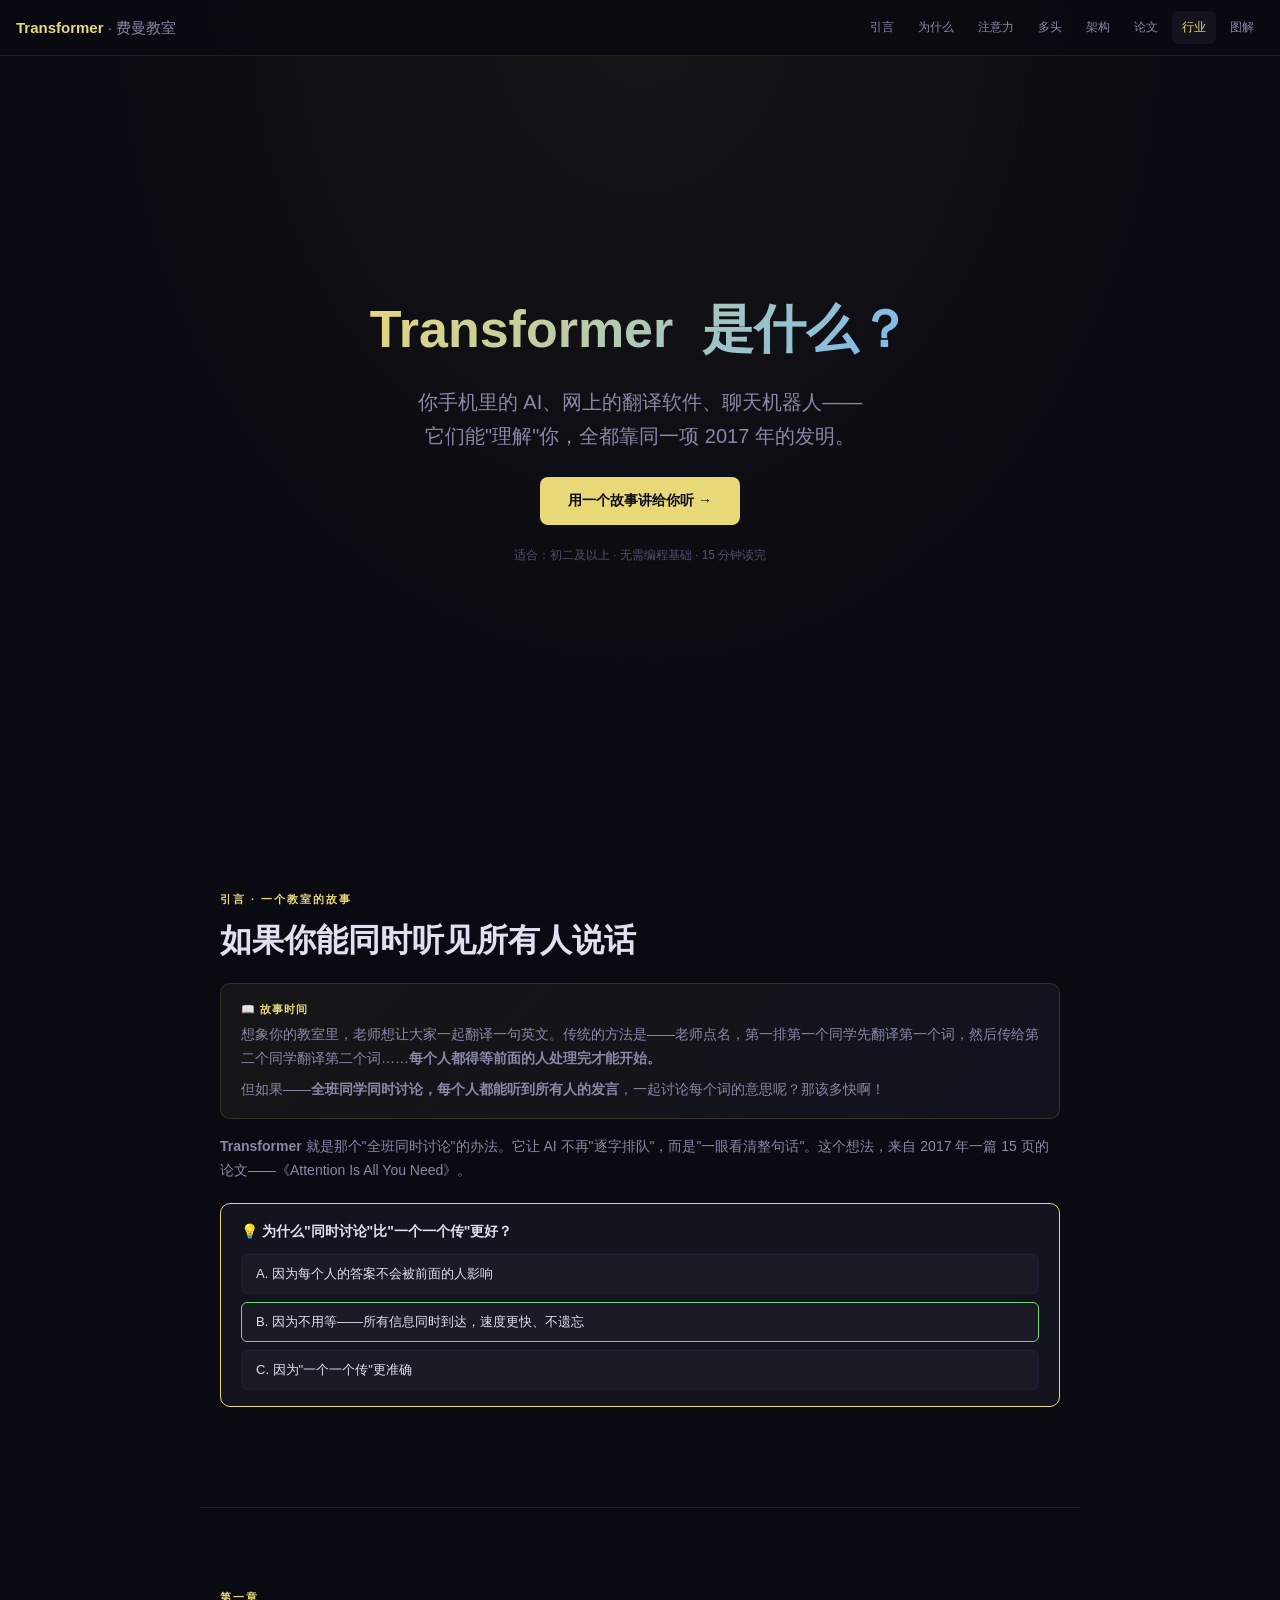
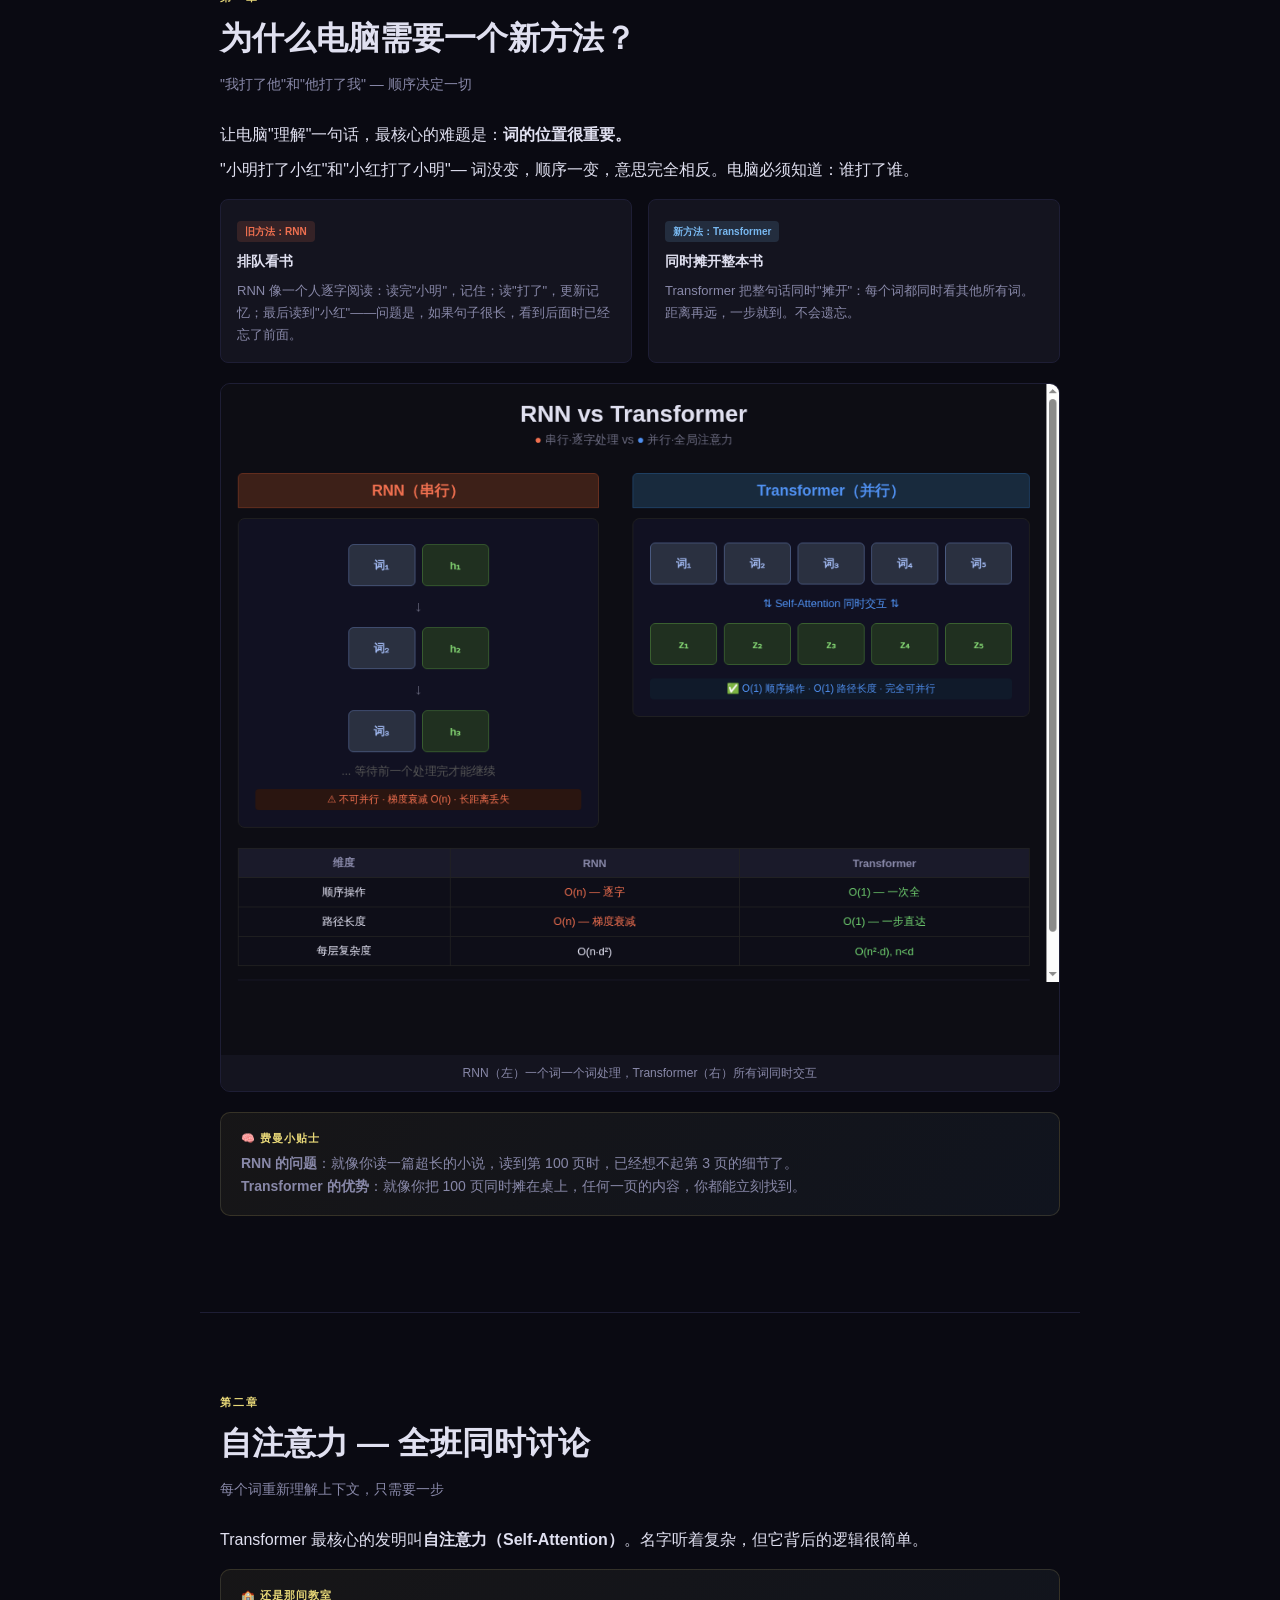
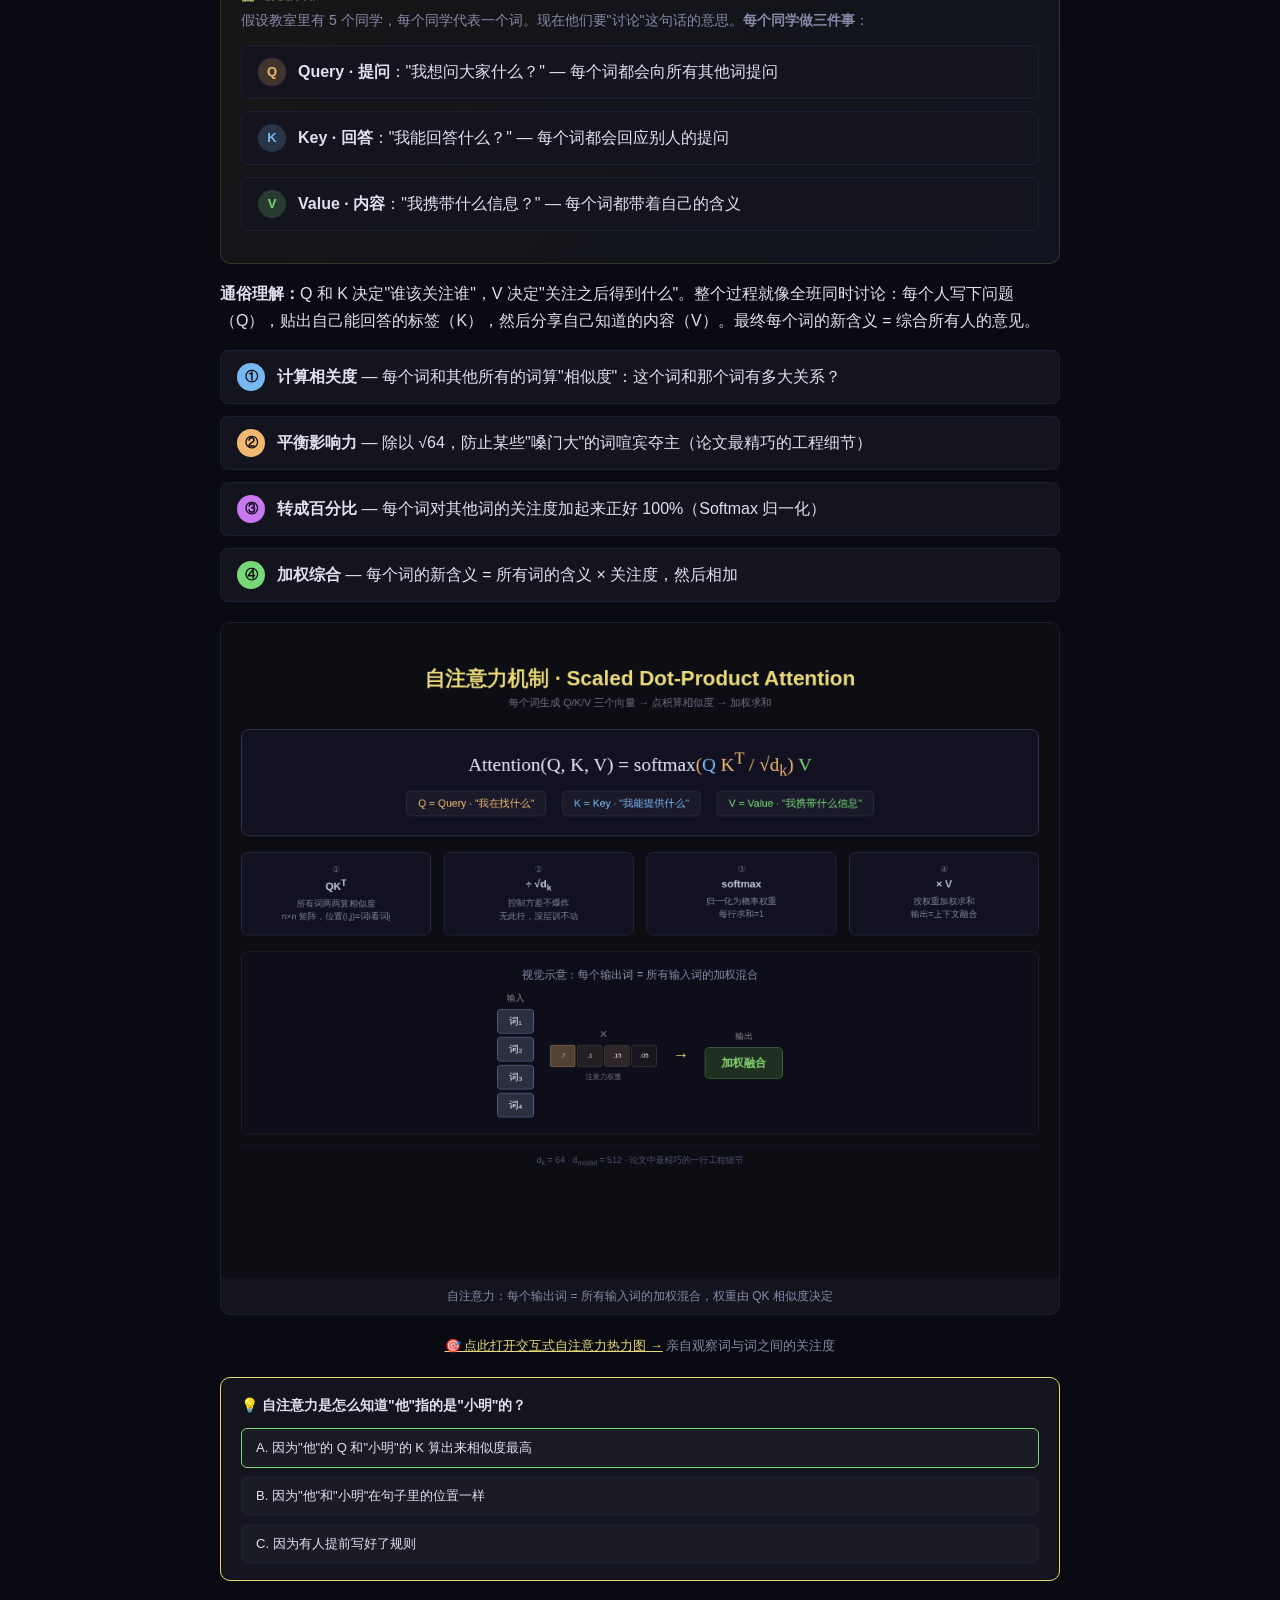
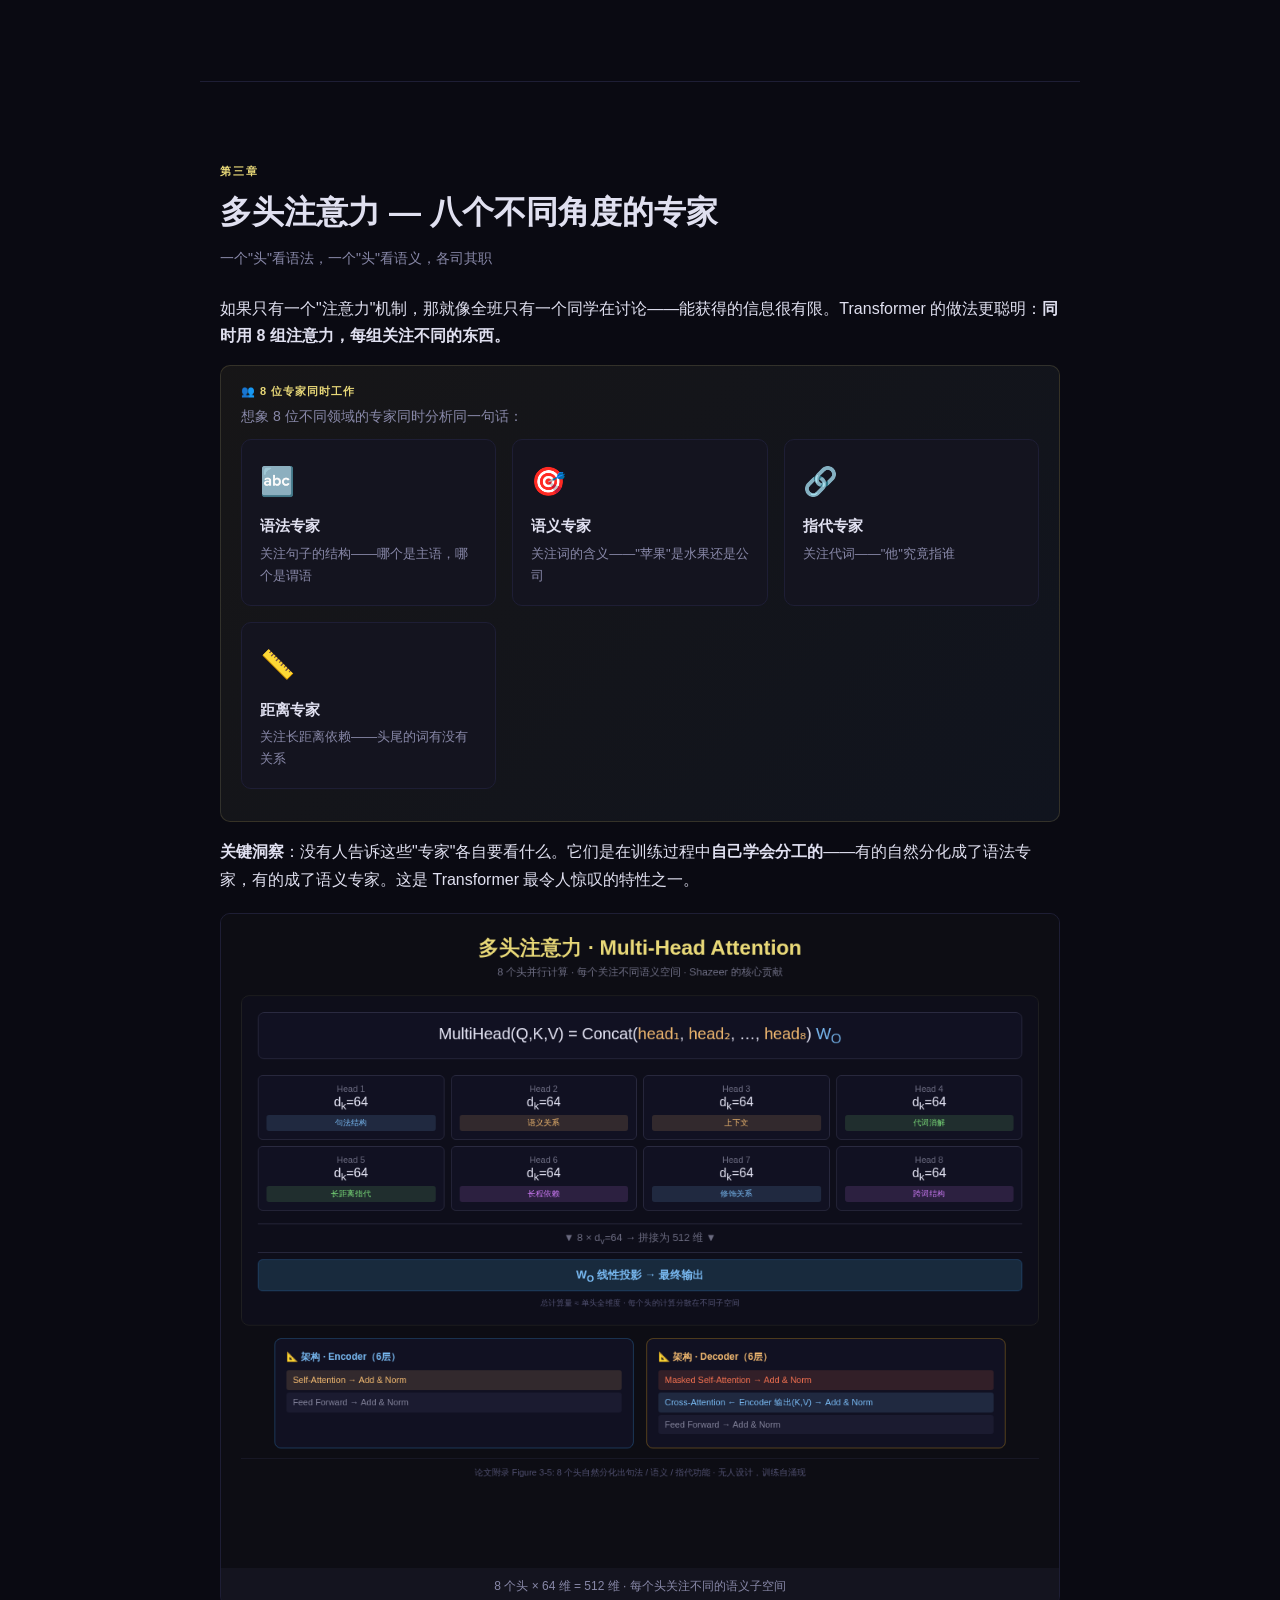
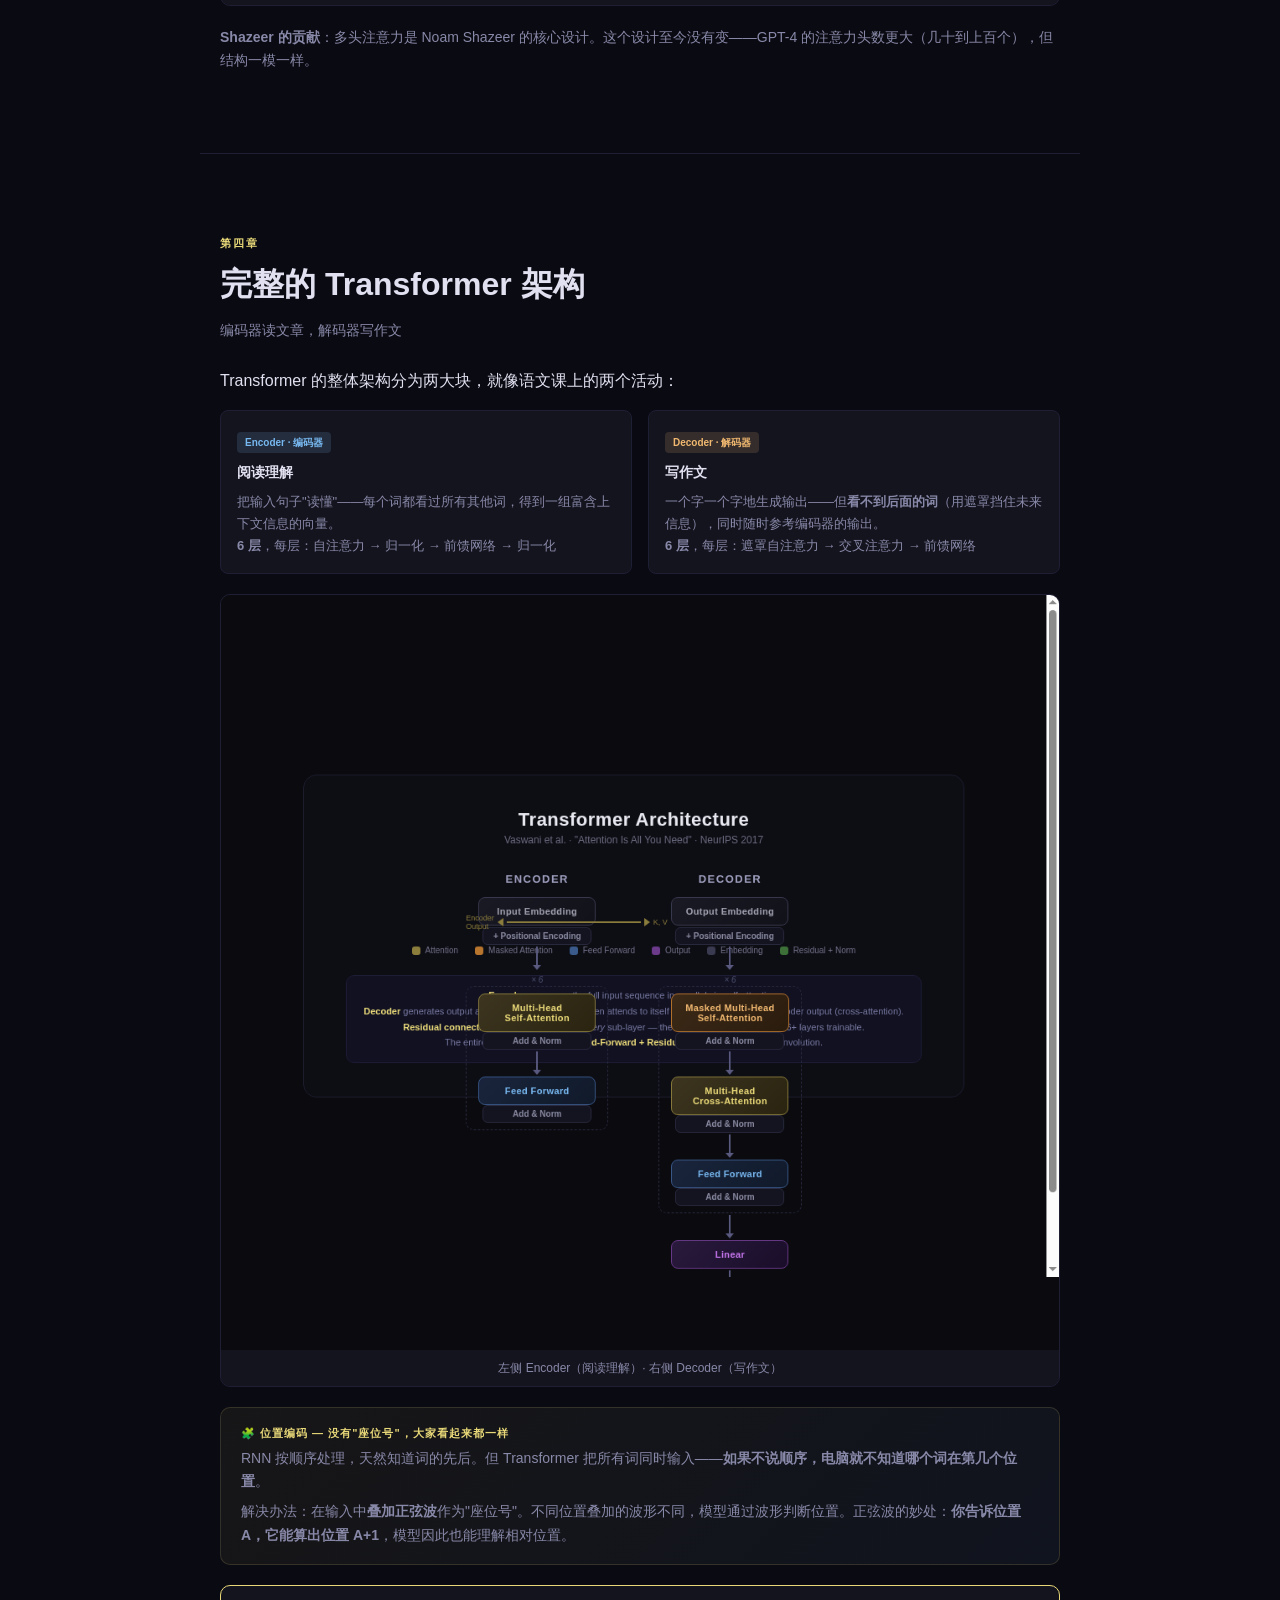
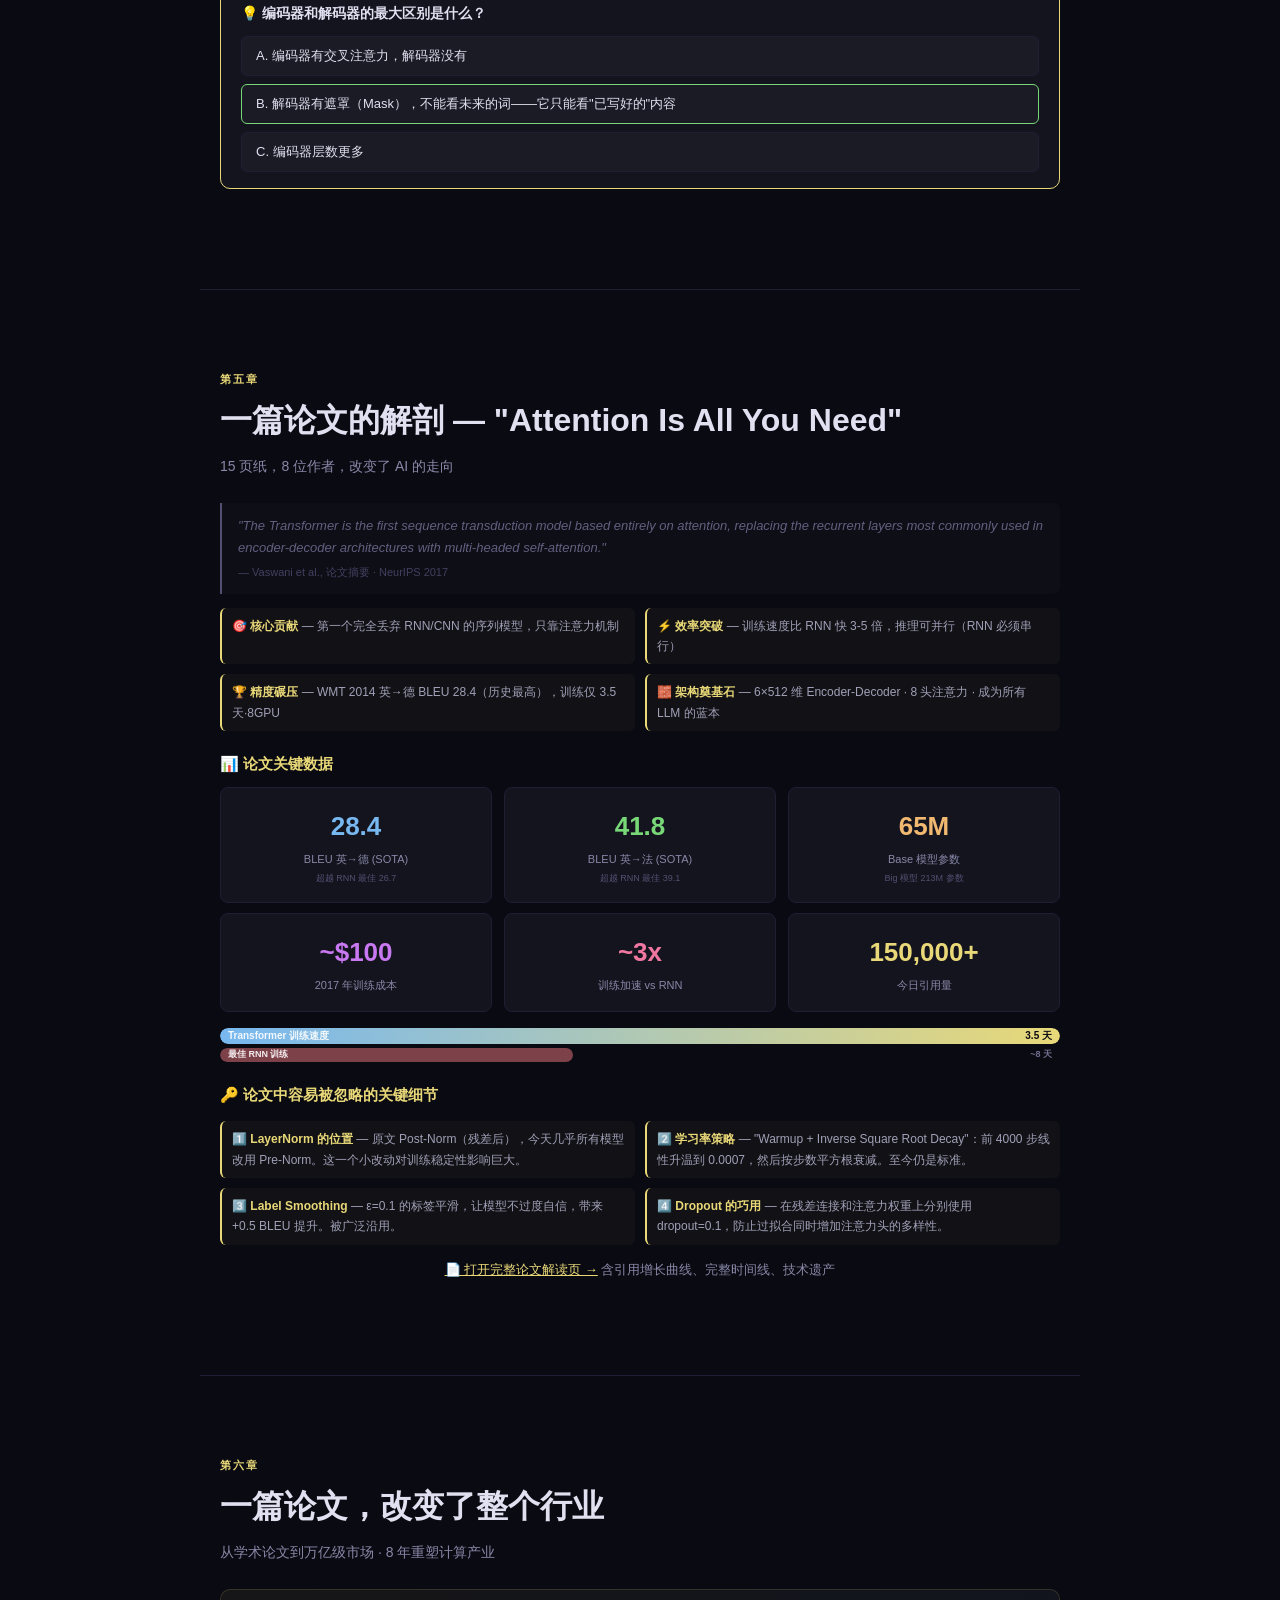
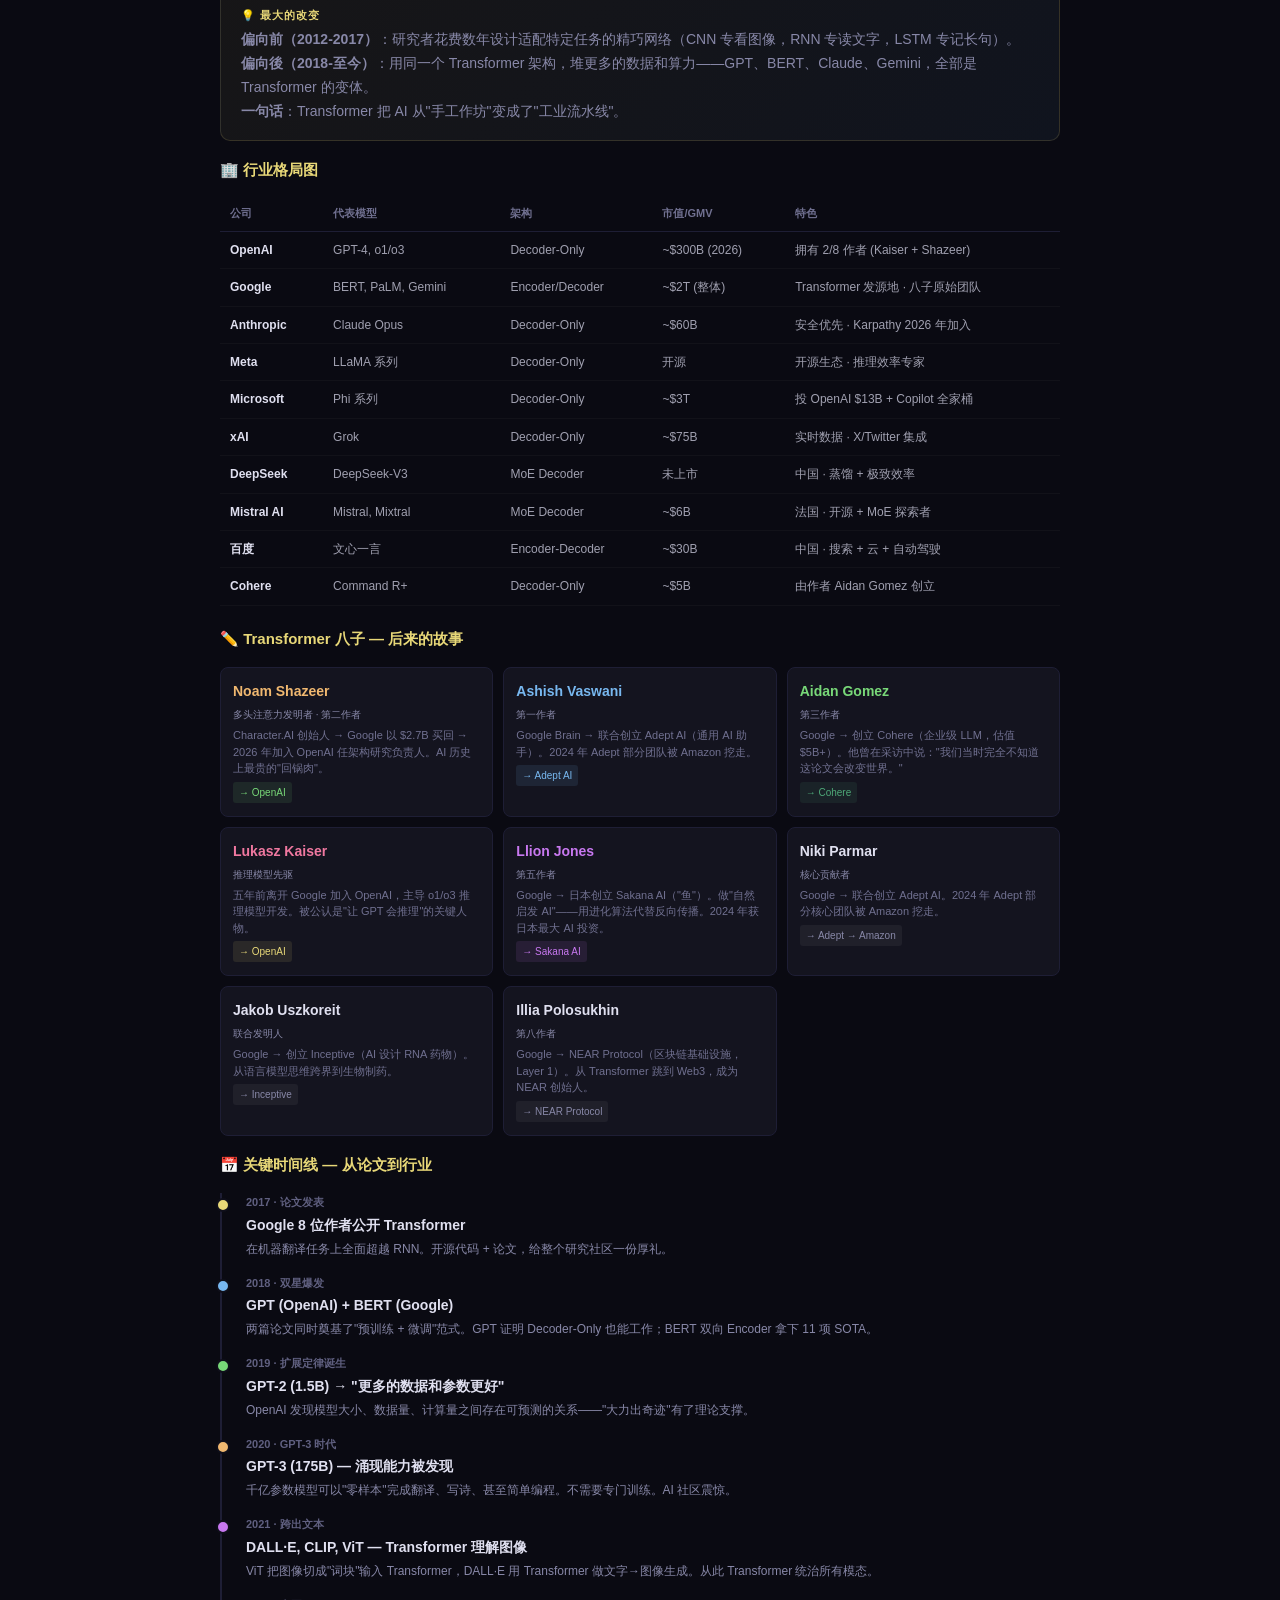
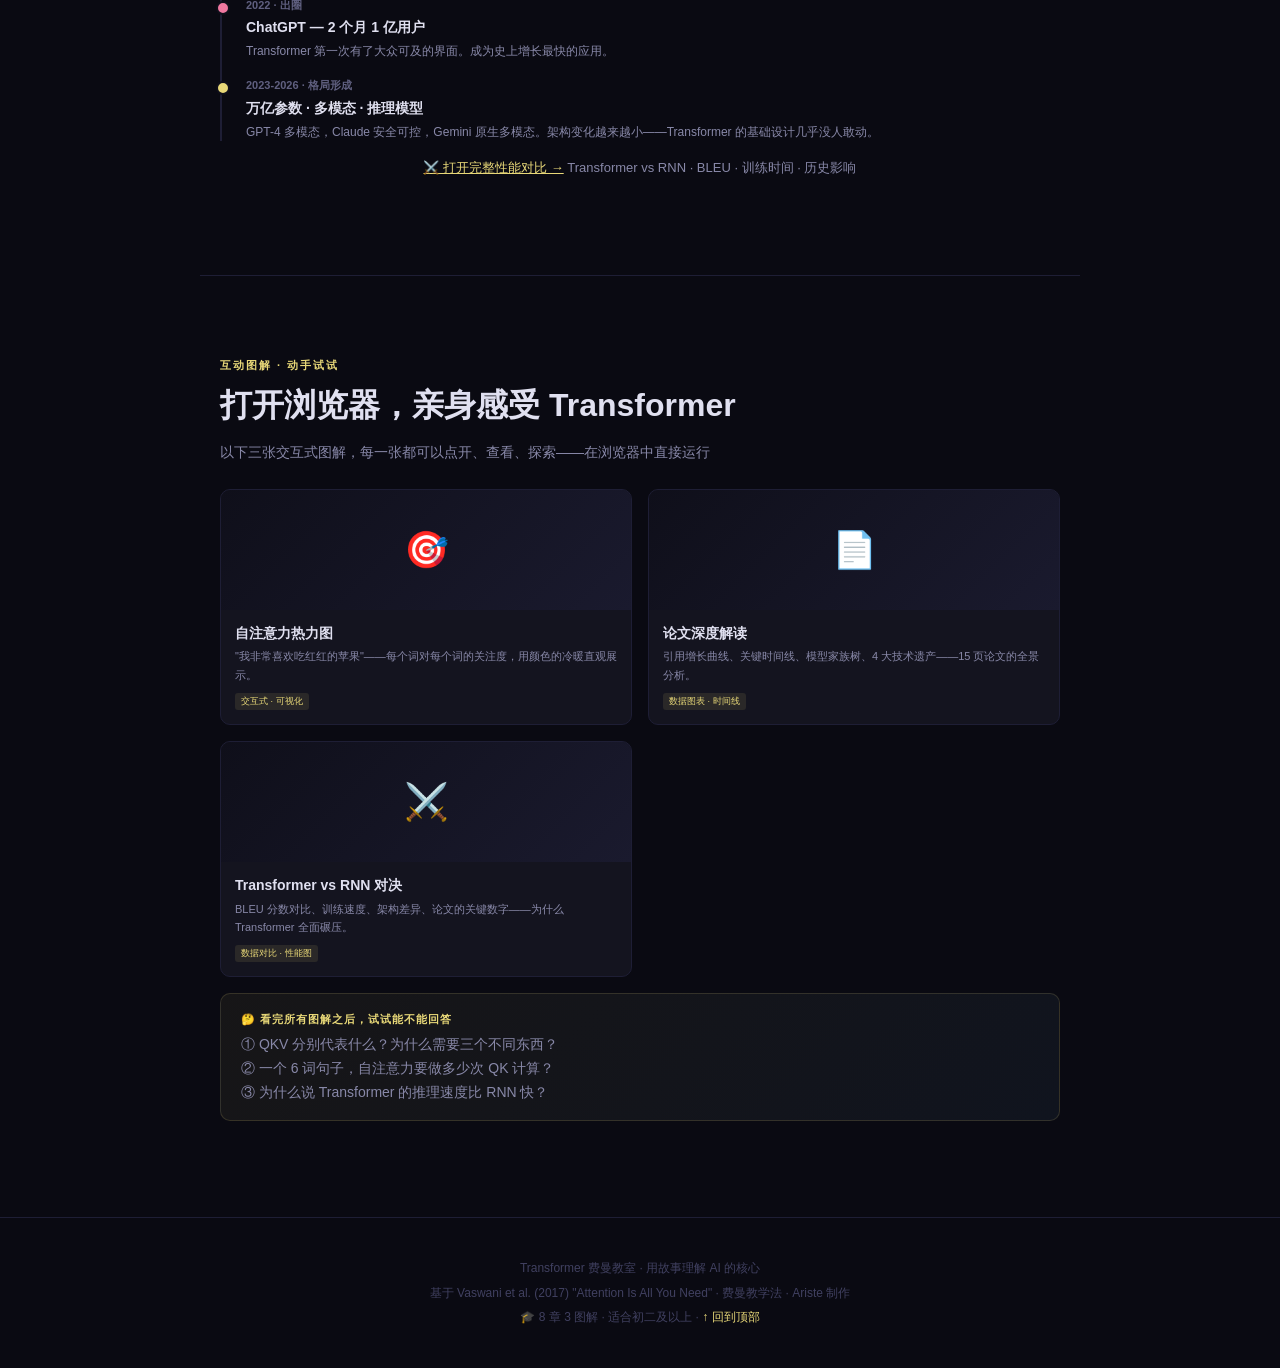
==== commit d81478ca: "feat: 论文深度解读 + 3张交互图解 + 行业格局表 + 8章结构 - 新增章节5：论文解剖（关键数据/细节/引用曲线） - 新增章节6：行业格局（10家公司对比表 + 8人去向 + 完整时间线" ====
--- a/index.html
+++ b/index.html
@@ -6,10 +6,77 @@
 <title>Transformer 是什么？— 给初二同学讲明白</title>
 <meta name="description" content="用教室里的故事，把影响世界的 AI 技术讲给每一位同学听。费曼式教学法，零基础也能懂。">
 <link rel="stylesheet" href="css/style.css">
+<style>
+/* ─── New Diagram Cards ─── */
+.diagram-gallery{display:grid;grid-template-columns:repeat(auto-fill,minmax(280px,1fr));gap:16px;margin:16px 0}
+.diagram-card{display:block;padding:0;border-radius:10px;overflow:hidden;border:1px solid var(--border);background:var(--card);text-decoration:none;color:inherit;transition:.3s}
+.diagram-card:hover{transform:translateY(-3px);box-shadow:0 8px 30px rgba(0,0,0,0.3);border-color:var(--accent1)}
+.diagram-card .preview{height:120px;display:flex;align-items:center;justify-content:center;background:linear-gradient(135deg,#0f0f1a,#1a1a2e);padding:20px;font-size:36px}
+.diagram-card .info{padding:12px 14px}
+.diagram-card .info h4{font-size:14px;margin-bottom:2px}
+.diagram-card .info p{font-size:11px;color:var(--text2)}
+.diagram-card .info .tag{display:inline-block;font-size:9px;padding:1px 6px;border-radius:3px;background:rgba(232,216,120,0.1);color:var(--accent1);margin-top:4px}
+
+/* ─── Expanded Author Grid ─── */
+.author-grid{display:grid;grid-template-columns:repeat(auto-fill,minmax(230px,1fr));gap:10px;margin:16px 0}
+.author-card{padding:12px;border-radius:8px;border:1px solid var(--border);background:var(--card)}
+.author-card .name{font-size:14px;font-weight:700}
+.author-card .role{font-size:10px;color:var(--text2);margin:2px 0 4px}
+.author-card .story{font-size:11px;color:#707090;line-height:1.5}
+.author-card .where{font-size:10px;padding:2px 6px;border-radius:3px;display:inline-block;margin-top:4px}
+.quote-block{font-style:italic;font-size:13px;color:#606080;padding:12px 16px;border-left:2px solid #505070;margin:14px 0;background:rgba(255,255,255,0.015);border-radius:0 6px 6px 0}
+.quote-block .src{display:block;font-size:11px;color:#404060;margin-top:4px;font-style:normal}
+
+/* ─── Key Insight Grid ─── */
+.insight-grid{display:grid;grid-template-columns:1fr 1fr;gap:10px;margin:14px 0}
+.insight{font-size:12px;color:#a0a0b8;padding:8px 10px;background:rgba(232,216,120,0.03);border-radius:6px;border-left:2px solid var(--accent1)}
+.insight strong{color:var(--accent1)}
+
+/* ─── Metric Bars ─── */
+.metric-bar{height:16px;border-radius:8px;margin:4px 0;position:relative;overflow:hidden}
+.metric-bar .fill{height:100%;border-radius:8px}
+.metric-bar .lbl{position:absolute;left:8px;top:0;height:100%;display:flex;align-items:center;font-size:10px;font-weight:600;color:rgba(255,255,255,0.9)}
+.metric-bar .val{position:absolute;right:8px;top:0;height:100%;display:flex;align-items:center;font-size:10px;font-weight:600}
+
+/* ─── Company Grid ─── */
+.company-grid{display:grid;grid-template-columns:repeat(auto-fill,minmax(240px,1fr));gap:10px;margin:16px 0}
+.company-card{padding:14px;border-radius:8px;border:1px solid var(--border);background:var(--card)}
+.company-card .icon{font-size:22px;margin-bottom:4px}
+.company-card h4{font-size:14px;margin-bottom:2px}
+.company-card p{font-size:11px;color:#707090;line-height:1.5}
+.company-card .stats{display:flex;gap:8px;margin-top:6px}
+.company-card .stats span{font-size:9px;padding:2px 5px;border-radius:3px;background:rgba(255,255,255,0.03);color:#505070}
+
+/* ─── Company Table ─── */
+.company-table{width:100%;border-collapse:collapse;margin:14px 0;font-size:12px}
+.company-table th{text-align:left;padding:8px 10px;color:#707090;font-weight:600;border-bottom:1px solid #1e1e35;font-size:11px}
+.company-table td{padding:8px 10px;border-bottom:1px solid rgba(255,255,255,0.03);color:#a0a0b0}
+.company-table td strong{color:#e0e0f0}
+
+/* ─── Timeline vertical ─── */
+.v-timeline{position:relative;margin:16px 0;padding:0 0 0 24px;border-left:2px solid #1e1e35}
+.v-event{margin-bottom:16px;position:relative}
+.v-event::before{content:'';position:absolute;left:-30px;top:5px;width:10px;height:10px;border-radius:50%;background:var(--c,#e8d878);border:2px solid #0f0f1a}
+.v-event .yr{font-size:11px;color:#606080;font-weight:700}
+.v-event h4{font-size:14px;font-weight:700;margin:2px 0}
+.v-event p{font-size:12px;color:#8888a8;line-height:1.5}
+
+/* ─── Three col ─── */
+.three-col{display:grid;grid-template-columns:1fr 1fr 1fr;gap:12px;margin:14px 0}
+
+/* ─── Responsive ─── */
+@media(max-width:768px){
+  .insight-grid,.three-col{grid-template-columns:1fr}
+  .diagram-gallery{grid-template-columns:1fr 1fr}
+  .author-grid,.company-grid{grid-template-columns:1fr 1fr}
+}
+@media(max-width:480px){
+  .diagram-gallery,.author-grid,.company-grid{grid-template-columns:1fr}
+}
+</style>
 </head>
 <body>
 
-<!-- ═══ HEADER ═══ -->
 <header>
   <div class="logo">Transformer<span> · 费曼教室</span></div>
   <nav>
@@ -18,11 +85,12 @@
     <a href="#ch2">注意力</a>
     <a href="#ch3">多头</a>
     <a href="#ch4">架构</a>
-    <a href="#ch5">影响</a>
+    <a href="#ch5">论文</a>
+    <a href="#ch6">行业</a>
+    <a href="#ch7">图解</a>
   </nav>
 </header>
 
-<!-- ═══ HERO ═══ -->
 <section class="hero" id="top">
   <h1>Transformer &nbsp;是什么？</h1>
   <p>你手机里的 AI、网上的翻译软件、聊天机器人——<br>它们能"理解"你，全都靠同一项 2017 年的发明。</p>
@@ -30,38 +98,33 @@
   <div class="meta">适合：初二及以上 · 无需编程基础 · 15 分钟读完</div>
 </section>
 
-<!-- ═══ CHAPTER 0 ═══ -->
+<!-- Ch0: 教室故事 -->
 <section class="chapter" id="ch0">
   <div class="chapter-num">引言 · 一个教室的故事</div>
   <h2>如果你能同时听见所有人说话</h2>
-
   <div class="analogy">
     <div class="label">📖 故事时间</div>
     <p>想象你的教室里，老师想让大家一起翻译一句英文。传统的方法是——老师点名，第一排第一个同学先翻译第一个词，然后传给第二个同学翻译第二个词……<strong>每个人都得等前面的人处理完才能开始。</strong></p>
     <p style="margin-top:8px">但如果——<strong>全班同学同时讨论，每个人都能听到所有人的发言</strong>，一起讨论每个词的意思呢？那该多快啊！</p>
   </div>
-
-  <p style="font-size:14px;color:var(--text2);margin-top:12px"><strong>Transformer</strong> 就是那个"全班同时讨论"的办法。它让 AI 不再"逐字排队"，而是"一眼看清整句话"。<br>这个想法，来自 2017 年一篇 15 页的论文——《Attention Is All You Need》。</p>
-
+  <p style="font-size:14px;color:var(--text2);margin-top:12px"><strong>Transformer</strong> 就是那个"全班同时讨论"的办法。它让 AI 不再"逐字排队"，而是"一眼看清整句话"。这个想法，来自 2017 年一篇 15 页的论文——《Attention Is All You Need》。</p>
   <div class="quiz-box">
     <div class="q">为什么"同时讨论"比"一个一个传"更好？</div>
     <div class="options">
       <div class="opt">A. 因为每个人的答案不会被前面的人影响</div>
-      <div class="opt" style="border-color:var(--accent3)">B. 因为不用等——所有信息同时到达，速度更快</div>
+      <div class="opt" style="border-color:var(--accent3)">B. 因为不用等——所有信息同时到达，速度更快、不遗忘</div>
       <div class="opt">C. 因为"一个一个传"更准确</div>
     </div>
   </div>
 </section>
 
-<!-- ═══ CHAPTER 1 ═══ -->
+<!-- Ch1: 为什么 -->
 <section class="chapter" id="ch1">
   <div class="chapter-num">第一章</div>
   <h2>为什么电脑需要一个新方法？</h2>
   <div class="subtitle">"我打了他"和"他打了我" — 顺序决定一切</div>
-
   <p>让电脑"理解"一句话，最核心的难题是：<strong>词的位置很重要。</strong></p>
   <p style="margin-top:8px">"小明打了小红"和"小红打了小明"— 词没变，顺序一变，意思完全相反。电脑必须知道：谁打了谁。</p>
-
   <div class="two-col">
     <div class="col-card">
       <div class="badge" style="background:rgba(240,112,80,0.15);color:#f07050">旧方法：RNN</div>
@@ -74,73 +137,43 @@
       <p>Transformer 把整句话同时"摊开"：每个词都同时看其他所有词。距离再远，一步就到。不会遗忘。</p>
     </div>
   </div>
-
   <div class="img-container">
-    <img src="images/rnn-vs-transformer.png" alt="RNN vs Transformer 对比图" loading="lazy">
+    <img src="images/rnn-vs-transformer.png" alt="RNN vs Transformer" loading="lazy">
     <div class="caption">RNN（左）一个词一个词处理，Transformer（右）所有词同时交互</div>
   </div>
-
   <div class="analogy">
     <div class="label">🧠 费曼小贴士</div>
-    <p><strong>RNN 的问题</strong>：就像你读一篇超长的小说，读到第 100 页时，已经想不起第 3 页的细节了。<br>
-    <strong>Transformer 的优势</strong>：就像你把 100 页同时摊在桌上，任何一页的内容，你都能立刻找到。</p>
-  </div>
-</section>
-
-<!-- ═══ CHAPTER 2 ═══ -->
+    <p><strong>RNN 的问题</strong>：就像你读一篇超长的小说，读到第 100 页时，已经想不起第 3 页的细节了。<br><strong>Transformer 的优势</strong>：就像你把 100 页同时摊在桌上，任何一页的内容，你都能立刻找到。</p>
+  </div>
+</section>
+
+<!-- Ch2: 自注意力 -->
 <section class="chapter" id="ch2">
   <div class="chapter-num">第二章</div>
   <h2>自注意力 — 全班同时讨论</h2>
   <div class="subtitle">每个词重新理解上下文，只需要一步</div>
-
   <p>Transformer 最核心的发明叫<strong>自注意力（Self-Attention）</strong>。名字听着复杂，但它背后的逻辑很简单。</p>
-
   <div class="analogy">
     <div class="label">🏫 还是那间教室</div>
-    <p>假设教室里有 5 个同学，每个同学代表一个词。现在他们要"讨论"这句话的意思。<br>
-    <strong>每个同学做三件事</strong>：</p>
+    <p>假设教室里有 5 个同学，每个同学代表一个词。现在他们要"讨论"这句话的意思。<strong>每个同学做三件事</strong>：</p>
     <div class="steps" style="margin-top:12px">
-      <div class="step">
-        <div class="num" style="background:rgba(240,184,112,0.2);color:#f0b870">Q</div>
-        <div><strong>Query · 提问</strong>："我想问大家什么？" — 每个词都会向所有其他词提问</div>
-      </div>
-      <div class="step">
-        <div class="num" style="background:rgba(120,184,240,0.2);color:#78b8f0">K</div>
-        <div><strong>Key · 回答</strong>："我能回答什么？" — 每个词都会回应别人的提问</div>
-      </div>
-      <div class="step">
-        <div class="num" style="background:rgba(120,216,120,0.2);color:#78d878">V</div>
-        <div><strong>Value · 内容</strong>："我携带什么信息？" — 每个词都带着自己的含义</div>
-      </div>
-    </div>
-  </div>
-
-  <p>整个过程分为<strong>四个步骤</strong>：</p>
-
+      <div class="step"><div class="num" style="background:rgba(240,184,112,0.2);color:#f0b870">Q</div><div><strong>Query · 提问</strong>："我想问大家什么？" — 每个词都会向所有其他词提问</div></div>
+      <div class="step"><div class="num" style="background:rgba(120,184,240,0.2);color:#78b8f0">K</div><div><strong>Key · 回答</strong>："我能回答什么？" — 每个词都会回应别人的提问</div></div>
+      <div class="step"><div class="num" style="background:rgba(120,216,120,0.2);color:#78d878">V</div><div><strong>Value · 内容</strong>："我携带什么信息？" — 每个词都带着自己的含义</div></div>
+    </div>
+  </div>
+  <p><strong>通俗理解：</strong>Q 和 K 决定"谁该关注谁"，V 决定"关注之后得到什么"。整个过程就像全班同时讨论：每个人写下问题（Q），贴出自己能回答的标签（K），然后分享自己知道的内容（V）。最终每个词的新含义 = 综合所有人的意见。</p>
   <div class="steps">
-    <div class="step">
-      <div class="num" style="background:var(--accent2);color:#0a0a12">①</div>
-      <div><strong>所有人互相提问</strong><br><span style="color:var(--text2);font-size:13px">每个词计算自己与所有其他词的相关度。词与词之间形成一个"关系网"。</span></div>
-    </div>
-    <div class="step">
-      <div class="num" style="background:var(--accent4);color:#0a0a12">②</div>
-      <div><strong>平衡影响力</strong><br><span style="color:var(--text2);font-size:13px">除以 √64（论文里最精巧的工程细节），防止某些"嗓门大"的词喧宾夺主。</span></div>
-    </div>
-    <div class="step">
-      <div class="num" style="background:var(--accent5);color:#0a0a12">③</div>
-      <div><strong>归一化</strong><br><span style="color:var(--text2);font-size:13px">通过 softmax 把权重变成百分比——每个词对其他词的关注度加起来正好 100%。</span></div>
-    </div>
-    <div class="step">
-      <div class="num" style="background:var(--accent3);color:#0a0a12">④</div>
-      <div><strong>综合输出</strong><br><span style="color:var(--text2);font-size:13px">每个词的新含义 = 所有词的含义 × 它们对这个词的关注度，加权求和。</span></div>
-    </div>
-  </div>
-
+    <div class="step"><div class="num" style="background:var(--accent2);color:#0a0a12">①</div><div><strong>计算相关度</strong> — 每个词和其他所有的词算"相似度"：这个词和那个词有多大关系？</div></div>
+    <div class="step"><div class="num" style="background:var(--accent4);color:#0a0a12">②</div><div><strong>平衡影响力</strong> — 除以 √64，防止某些"嗓门大"的词喧宾夺主（论文最精巧的工程细节）</div></div>
+    <div class="step"><div class="num" style="background:var(--accent5);color:#0a0a12">③</div><div><strong>转成百分比</strong> — 每个词对其他词的关注度加起来正好 100%（Softmax 归一化）</div></div>
+    <div class="step"><div class="num" style="background:var(--accent3);color:#0a0a12">④</div><div><strong>加权综合</strong> — 每个词的新含义 = 所有词的含义 × 关注度，然后相加</div></div>
+  </div>
   <div class="img-container">
-    <img src="images/self-attention.png" alt="自注意力机制详解图" loading="lazy">
+    <img src="images/self-attention.png" alt="自注意力" loading="lazy">
     <div class="caption">自注意力：每个输出词 = 所有输入词的加权混合，权重由 QK 相似度决定</div>
   </div>
-
+  <p style="font-size:13px;color:var(--text2);text-align:center;margin:8px 0"><a href="07-attention-heatmap.html" style="color:var(--accent1)">🎯 点此打开交互式自注意力热力图 →</a> 亲自观察词与词之间的关注度</p>
   <div class="quiz-box">
     <div class="q">自注意力是怎么知道"他"指的是"小明"的？</div>
     <div class="options">
@@ -151,14 +184,12 @@
   </div>
 </section>
 
-<!-- ═══ CHAPTER 3 ═══ -->
+<!-- Ch3: 多头 -->
 <section class="chapter" id="ch3">
   <div class="chapter-num">第三章</div>
   <h2>多头注意力 — 八个不同角度的专家</h2>
   <div class="subtitle">一个"头"看语法，一个"头"看语义，各司其职</div>
-
   <p>如果只有一个"注意力"机制，那就像全班只有一个同学在讨论——能获得的信息很有限。Transformer 的做法更聪明：<strong>同时用 8 组注意力，每组关注不同的东西。</strong></p>
-
   <div class="analogy">
     <div class="label">👥 8 位专家同时工作</div>
     <p>想象 8 位不同领域的专家同时分析同一句话：</p>
@@ -169,164 +200,197 @@
       <div class="info-card"><div class="icon" style="color:#c878f0">📏</div><h4>距离专家</h4><p>关注长距离依赖——头尾的词有没有关系</p></div>
     </div>
   </div>
-
   <p><strong>关键洞察</strong>：没有人告诉这些"专家"各自要看什么。它们是在训练过程中<strong>自己学会分工的</strong>——有的自然分化成了语法专家，有的成了语义专家。这是 Transformer 最令人惊叹的特性之一。</p>
-
   <div class="img-container">
-    <img src="images/multihead.png" alt="多头注意力图解" loading="lazy">
-    <div class="caption">8 个头 × 64 维 = 512 维 · 每个头关注不同的语义子空间 · 总计算量 ≈ 单头全维度</div>
-  </div>
-
-  <p style="font-size:14px;color:var(--text2)"><strong>Shazeer 的贡献</strong>：多头注意力是 Noam Shazeer（就是那篇新闻里加入 OpenAI 的那个人）的核心设计。这个设计至今没有变——GPT-4 的注意力头数更大，但结构一模一样。</p>
-</section>
-
-<!-- ═══ CHAPTER 4 ═══ -->
+    <img src="images/multihead.png" alt="多头注意力" loading="lazy">
+    <div class="caption">8 个头 × 64 维 = 512 维 · 每个头关注不同的语义子空间</div>
+  </div>
+  <p style="font-size:14px;color:var(--text2)"><strong>Shazeer 的贡献</strong>：多头注意力是 Noam Shazeer 的核心设计。这个设计至今没有变——GPT-4 的注意力头数更大（几十到上百个），但结构一模一样。</p>
+</section>
+
+<!-- Ch4: 完整架构 -->
 <section class="chapter" id="ch4">
   <div class="chapter-num">第四章</div>
   <h2>完整的 Transformer 架构</h2>
   <div class="subtitle">编码器读文章，解码器写作文</div>
-
   <p>Transformer 的整体架构分为两大块，就像语文课上的两个活动：</p>
-
   <div class="two-col">
     <div class="col-card">
       <div class="badge" style="background:rgba(120,184,240,0.15);color:#78b8f0">Encoder · 编码器</div>
       <h4>阅读理解</h4>
-      <p>把输入句子"读懂"——每个词都看过所有其他词，得到一组富含上下文信息的向量。<br><br>
-      <strong>6 层</strong>，每层：自注意力 → 归一化 → 前馈网络 → 归一化</p>
+      <p>把输入句子"读懂"——每个词都看过所有其他词，得到一组富含上下文信息的向量。<br><strong>6 层</strong>，每层：自注意力 → 归一化 → 前馈网络 → 归一化</p>
     </div>
     <div class="col-card">
       <div class="badge" style="background:rgba(240,184,112,0.15);color:#f0b870">Decoder · 解码器</div>
       <h4>写作文</h4>
-      <p>一个字一个字地生成输出——但<strong>看不到后面的词</strong>（用遮罩挡住未来信息），同时随时参考编码器的输出。<br><br>
-      <strong>6 层</strong>，每层：遮罩自注意力 → 交叉注意力 → 前馈网络</p>
-    </div>
-  </div>
-
+      <p>一个字一个字地生成输出——但<strong>看不到后面的词</strong>（用遮罩挡住未来信息），同时随时参考编码器的输出。<br><strong>6 层</strong>，每层：遮罩自注意力 → 交叉注意力 → 前馈网络</p>
+    </div>
+  </div>
   <div class="img-container">
-    <img src="images/architecture.png" alt="Transformer 完整架构图" loading="lazy">
-    <div class="caption">左侧 Encoder（阅读理解） · 右侧 Decoder（写作文） · 金色箭头 = 信息从 Encoder 流向 Decoder</div>
-  </div>
-
+    <img src="images/architecture.png" alt="Transformer 架构" loading="lazy">
+    <div class="caption">左侧 Encoder（阅读理解）· 右侧 Decoder（写作文）</div>
+  </div>
   <div class="analogy">
     <div class="label">🧩 位置编码 — 没有"座位号"，大家看起来都一样</div>
     <p>RNN 按顺序处理，天然知道词的先后。但 Transformer 把所有词同时输入——<strong>如果不说顺序，电脑就不知道哪个词在第几个位置</strong>。</p>
     <p style="margin-top:6px">解决办法：在输入中<strong>叠加正弦波</strong>作为"座位号"。不同位置叠加的波形不同，模型通过波形判断位置。正弦波的妙处：<strong>你告诉位置 A，它能算出位置 A+1</strong>，模型因此也能理解相对位置。</p>
   </div>
-
   <div class="quiz-box">
     <div class="q">编码器和解码器的最大区别是什么？</div>
     <div class="options">
       <div class="opt">A. 编码器有交叉注意力，解码器没有</div>
-      <div class="opt" style="border-color:var(--accent3)">B. 解码器有遮罩（Mask），不能看未来的词</div>
+      <div class="opt" style="border-color:var(--accent3)">B. 解码器有遮罩（Mask），不能看未来的词——它只能看"已写好的"内容</div>
       <div class="opt">C. 编码器层数更多</div>
     </div>
   </div>
 </section>
 
-<!-- ═══ CHAPTER 5 ═══ -->
+<!-- Ch5: 论文深度解读 -->
 <section class="chapter" id="ch5">
   <div class="chapter-num">第五章</div>
-  <h2>一篇论文，改变了整个世界</h2>
-  <div class="subtitle">GPT · BERT · Claude · Gemini — 全部起源于这 15 页</div>
-
-  <p>Transformer 的发表，把 AI 从"设计更精妙的架构"时代推进到了"用更多的数据和算力"时代。这场变革的意义，怎么强调都不过分。</p>
+  <h2>一篇论文的解剖 — "Attention Is All You Need"</h2>
+  <div class="subtitle">15 页纸，8 位作者，改变了 AI 的走向</div>
+
+  <div class="quote-block">"The Transformer is the first sequence transduction model based entirely on attention, replacing the recurrent layers most commonly used in encoder-decoder architectures with multi-headed self-attention."<span class="src">— Vaswani et al., 论文摘要 · NeurIPS 2017</span></div>
+
+  <div class="insight-grid">
+    <div class="insight"><strong>🎯 核心贡献</strong> — 第一个完全丢弃 RNN/CNN 的序列模型，只靠注意力机制</div>
+    <div class="insight"><strong>⚡ 效率突破</strong> — 训练速度比 RNN 快 3-5 倍，推理可并行（RNN 必须串行）</div>
+    <div class="insight"><strong>🏆 精度碾压</strong> — WMT 2014 英→德 BLEU 28.4（历史最高），训练仅 3.5 天·8GPU</div>
+    <div class="insight"><strong>🧱 架构奠基石</strong> — 6×512 维 Encoder-Decoder · 8 头注意力 · 成为所有 LLM 的蓝本</div>
+  </div>
+
+  <h3 style="font-size:15px;color:var(--accent1);margin-top:20px">📊 论文关键数据</h3>
+  <div class="three-col" style="margin:10px 0">
+    <div class="stat-card"><div class="num" style="color:var(--accent2)">28.4</div><div class="lbl">BLEU 英→德 (SOTA)</div><div class="lbl" style="font-size:9px;color:#505070">超越 RNN 最佳 26.7</div></div>
+    <div class="stat-card"><div class="num" style="color:var(--accent3)">41.8</div><div class="lbl">BLEU 英→法 (SOTA)</div><div class="lbl" style="font-size:9px;color:#505070">超越 RNN 最佳 39.1</div></div>
+    <div class="stat-card"><div class="num" style="color:var(--accent4)">65M</div><div class="lbl">Base 模型参数</div><div class="lbl" style="font-size:9px;color:#505070">Big 模型 213M 参数</div></div>
+  </div>
+  <div class="three-col" style="margin:4px 0 16px">
+    <div class="stat-card"><div class="num" style="color:var(--accent5)">~$100</div><div class="lbl">2017 年训练成本</div></div>
+    <div class="stat-card"><div class="num" style="color:var(--accent6)">~3x</div><div class="lbl">训练加速 vs RNN</div></div>
+    <div class="stat-card"><div class="num" style="color:var(--accent1)">150,000+</div><div class="lbl">今日引用量</div></div>
+  </div>
+
+  <div class="metric-bar"><div class="fill" style="width:100%;background:linear-gradient(90deg,#78b8f0,#e8d878)"></div><div class="lbl">Transformer 训练速度</div><div class="val" style="color:#0a0a12">3.5 天</div></div>
+  <div class="metric-bar" style="height:14px"><div class="fill" style="width:42%;background:rgba(240,120,128,0.5)"></div><div class="lbl" style="font-size:9px">最佳 RNN 训练</div><div class="val" style="color:#707090;font-size:9px">~8 天</div></div>
+
+  <h3 style="font-size:15px;color:var(--accent1);margin-top:20px">🔑 论文中容易被忽略的关键细节</h3>
+  <div class="insight-grid">
+    <div class="insight"><strong>1️⃣ LayerNorm 的位置</strong> — 原文 Post-Norm（残差后），今天几乎所有模型改用 Pre-Norm。这一个小改动对训练稳定性影响巨大。</div>
+    <div class="insight"><strong>2️⃣ 学习率策略</strong> — "Warmup + Inverse Square Root Decay"：前 4000 步线性升温到 0.0007，然后按步数平方根衰减。至今仍是标准。</div>
+    <div class="insight"><strong>3️⃣ Label Smoothing</strong> — ε=0.1 的标签平滑，让模型不过度自信，带来 +0.5 BLEU 提升。被广泛沿用。</div>
+    <div class="insight"><strong>4️⃣ Dropout 的巧用</strong> — 在残差连接和注意力权重上分别使用 dropout=0.1，防止过拟合同时增加注意力头的多样性。</div>
+  </div>
+
+  <p style="font-size:13px;color:var(--text2);text-align:center;margin:14px 0"><a href="05-paper-impact.html" style="color:var(--accent1)">📄 打开完整论文解读页 →</a> 含引用增长曲线、完整时间线、技术遗产</p>
+</section>
+
+<!-- Ch6: 行业格局 -->
+<section class="chapter" id="ch6">
+  <div class="chapter-num">第六章</div>
+  <h2>一篇论文，改变了整个行业</h2>
+  <div class="subtitle">从学术论文到万亿级市场 · 8 年重塑计算产业</div>
 
   <div class="analogy">
     <div class="label">💡 最大的改变</div>
-    <p><strong>之前</strong>：研究者花费数年设计适合特定任务的精巧网络结构。<br>
-    <strong>之后</strong>：用同一个 Transformer 架构，堆更多的数据和算力——GPT、BERT、Claude，全部是 Transformer 的变体。<br>
-    <strong>一句话</strong>：Transformer 把 AI 从"手工作坊"变成了"工业流水线"。</p>
-  </div>
-
-  <div class="stats-row">
-    <div class="stat-card"><div class="num" style="color:var(--accent2)">150,000+</div><div class="lbl">论文引用量</div></div>
-    <div class="stat-card"><div class="num" style="color:var(--accent4)">15</div><div class="lbl">页数</div></div>
-    <div class="stat-card"><div class="num" style="color:var(--accent3)">8</div><div class="lbl">作者 · "八子"</div></div>
-    <div class="stat-card"><div class="num" style="color:var(--accent5)">∞</div><div class="lbl">仍在扩展的上限</div></div>
-  </div>
-
-  <div class="img-container">
-    <img src="images/legacy.png" alt="Transformer 影响与历史" loading="lazy">
-    <div class="caption">从 Transformer 到 GPT/BERT/Claude/Gemini · 短短 8 年改变了 AI 行业格局</div>
-  </div>
-
-  <!-- 8 Authors -->
-  <h3 style="margin-top:24px;font-size:16px;color:var(--accent1)">✏️ Transformer 八子 — 后来的故事</h3>
-  <div class="people-grid">
-    <div class="person"><div class="name" style="color:var(--accent4)">Noam Shazeer</div><div class="role">多头注意力设计者</div><div class="desc">Character.AI 创始人 → Google（$2.7B 买回）→ 2026 加入 OpenAI 任架构研究负责人</div></div>
-    <div class="person"><div class="name" style="color:var(--accent2)">Ashish Vaswani</div><div class="role">第一作者</div><div class="desc">Google Brain → 联合创立 Adept AI（自适应 AI 助手）</div></div>
-    <div class="person"><div class="name" style="color:var(--accent3)">Aidan Gomez</div><div class="role">联合创始人</div><div class="desc">Google → 创立 Cohere（企业级 LLM 平台，估值 $5B+）</div></div>
-    <div class="person"><div class="name" style="color:var(--accent6)">Lukasz Kaiser</div><div class="role">推理模型先驱</div><div class="desc">五年前加入 OpenAI，主导 o1/o3 推理模型开发</div></div>
-    <div class="person"><div class="name" style="color:var(--accent5)">Llion Jones</div><div class="role">第五作者</div><div class="desc">Google → 创立 Sakana AI（日本，自然启发 AI 研究）</div></div>
-    <div class="person"><div class="name">Niki Parmar</div><div class="role">核心贡献者</div><div class="desc">Google → 联合创立 Adept AI</div></div>
-    <div class="person"><div class="name">Jakob Uszkoreit</div><div class="role">联合发明人</div><div class="desc">Google → Inceptive（用 AI 设计 RNA 药物）</div></div>
-    <div class="person"><div class="name">Illia Polosukhin</div><div class="role">第八作者</div><div class="desc">Google → NEAR Protocol（区块链，Layer 1 基础设施）</div></div>
-  </div>
-
-  <!-- Companies -->
-  <h3 style="margin-top:24px;font-size:16px;color:var(--accent1)">🏢 行业格局 — 谁在用 Transformer</h3>
-  <div class="card-grid">
-    <div class="info-card"><div class="icon">🤖</div><h4>OpenAI</h4><p>GPT 系列全员 Transformer。拥有两位论文作者（Kaiser + 新加入的 Shazeer）。押注"从 Transformer 到 ASI"。</p></div>
-    <div class="info-card"><div class="icon">🔵</div><h4>Google</h4><p>BERT、PaLM、Gemini 全部基于 Transformer。两头开花——既做搜索（BERT），又做生成（Gemini）。但面临 Shazeer 出走的损失。</p></div>
-    <div class="info-card"><div class="icon">🟣</div><h4>Anthropic</h4><p>Claude 系列 Transformer-based。Karpathy 2026 年 5 月加入，用 Claude 加速预训练。约 90% 内部代码由 Claude Code 生成。</p></div>
-    <div class="info-card"><div class="icon">🟢</div><h4>Meta</h4><p>LLaMA 系列开源 Transformer 模型。不走"最大最强"路线，深耕开源生态和推理效率。</p></div>
-  </div>
-
-  <!-- Timeline -->
-  <h3 style="margin-top:24px;font-size:16px;color:var(--accent1)">📅 关键时间线</h3>
-  <div class="timeline-strip">
-    <div class="tl-point"><div class="tl-dot" style="background:var(--accent1)"></div><div class="tl-year">2017</div><div class="tl-event">Transformer 论文发表</div></div>
-    <div class="tl-point"><div class="tl-dot" style="background:var(--accent2)"></div><div class="tl-year">2018</div><div class="tl-event">GPT + BERT 诞生</div></div>
-    <div class="tl-point"><div class="tl-dot" style="background:var(--accent4)"></div><div class="tl-year">2020</div><div class="tl-event">GPT-3 · 1750亿参数</div></div>
-    <div class="tl-point"><div class="tl-dot" style="background:var(--accent3)"></div><div class="tl-year">2022</div><div class="tl-event">ChatGPT 出圈</div></div>
-    <div class="tl-point"><div class="tl-dot" style="background:var(--accent6)"></div><div class="tl-year">2023</div><div class="tl-event">GPT-4 多模态</div></div>
-    <div class="tl-point"><div class="tl-dot" style="background:var(--accent1)"></div><div class="tl-year">2026</div><div class="tl-event">Shazeer 加入 OpenAI</div></div>
-  </div>
-
-  <!-- Paper Quote -->
-  <div class="analogy" style="margin-top:20px">
-    <div class="label">📜 原文</div>
-    <p style="font-style:italic;color:var(--text2)">"The Transformer is the first sequence transduction model based entirely on attention, replacing the recurrent layers most commonly used in encoder-decoder architectures with multi-headed self-attention."</p>
-    <p style="font-size:12px;color:#505070;margin-top:6px;text-align:right">— Vaswani et al., NeurIPS 2017</p>
-  </div>
-</section>
-
-<!-- ═══ FOOTER ═══ -->
+    <p><strong>偏向前（2012-2017）</strong>：研究者花费数年设计适配特定任务的精巧网络（CNN 专看图像，RNN 专读文字，LSTM 专记长句）。<br><strong>偏向後（2018-至今）</strong>：用同一个 Transformer 架构，堆更多的数据和算力——GPT、BERT、Claude、Gemini，全部是 Transformer 的变体。<br><strong>一句话</strong>：Transformer 把 AI 从"手工作坊"变成了"工业流水线"。</p>
+  </div>
+
+  <h3 style="font-size:15px;color:var(--accent1);margin-top:16px">🏢 行业格局图</h3>
+  <table class="company-table">
+    <tr><th>公司</th><th>代表模型</th><th>架构</th><th>市值/GMV</th><th>特色</th></tr>
+    <tr><td><strong>OpenAI</strong></td><td>GPT-4, o1/o3</td><td>Decoder-Only</td><td>~$300B (2026)</td><td>拥有 2/8 作者 (Kaiser + Shazeer)</td></tr>
+    <tr><td><strong>Google</strong></td><td>BERT, PaLM, Gemini</td><td>Encoder/Decoder</td><td>~$2T (整体)</td><td>Transformer 发源地 · 八子原始团队</td></tr>
+    <tr><td><strong>Anthropic</strong></td><td>Claude Opus</td><td>Decoder-Only</td><td>~$60B</td><td>安全优先 · Karpathy 2026 年加入</td></tr>
+    <tr><td><strong>Meta</strong></td><td>LLaMA 系列</td><td>Decoder-Only</td><td>开源</td><td>开源生态 · 推理效率专家</td></tr>
+    <tr><td><strong>Microsoft</strong></td><td>Phi 系列</td><td>Decoder-Only</td><td>~$3T</td><td>投 OpenAI $13B + Copilot 全家桶</td></tr>
+    <tr><td><strong>xAI</strong></td><td>Grok</td><td>Decoder-Only</td><td>~$75B</td><td>实时数据 · X/Twitter 集成</td></tr>
+    <tr><td><strong>DeepSeek</strong></td><td>DeepSeek-V3</td><td>MoE Decoder</td><td>未上市</td><td>中国 · 蒸馏 + 极致效率</td></tr>
+    <tr><td><strong>Mistral AI</strong></td><td>Mistral, Mixtral</td><td>MoE Decoder</td><td>~$6B</td><td>法国 · 开源 + MoE 探索者</td></tr>
+    <tr><td><strong>百度</strong></td><td>文心一言</td><td>Encoder-Decoder</td><td>~$30B</td><td>中国 · 搜索 + 云 + 自动驾驶</td></tr>
+    <tr><td><strong>Cohere</strong></td><td>Command R+</td><td>Decoder-Only</td><td>~$5B</td><td>由作者 Aidan Gomez 创立</td></tr>
+  </table>
+
+  <h3 style="font-size:15px;color:var(--accent1);margin-top:20px">✏️ Transformer 八子 — 后来的故事</h3>
+  <div class="author-grid">
+    <div class="author-card"><div class="name" style="color:var(--accent4)">Noam Shazeer</div><div class="role">多头注意力发明者 · 第二作者</div><div class="story">Character.AI 创始人 → Google 以 $2.7B 买回 → 2026 年加入 OpenAI 任架构研究负责人。AI 历史上最贵的"回锅肉"。</div><div class="where" style="background:rgba(120,216,120,0.1);color:var(--accent3)">→ OpenAI</div></div>
+    <div class="author-card"><div class="name" style="color:var(--accent2)">Ashish Vaswani</div><div class="role">第一作者</div><div class="story">Google Brain → 联合创立 Adept AI（通用 AI 助手）。2024 年 Adept 部分团队被 Amazon 挖走。</div><div class="where" style="background:rgba(120,184,240,0.1);color:var(--accent2)">→ Adept AI</div></div>
+    <div class="author-card"><div class="name" style="color:var(--accent3)">Aidan Gomez</div><div class="role">第三作者</div><div class="story">Google → 创立 Cohere（企业级 LLM，估值 $5B+）。他曾在采访中说："我们当时完全不知道这论文会改变世界。"</div><div class="where" style="background:rgba(78,168,120,0.1);color:#4ea878">→ Cohere</div></div>
+    <div class="author-card"><div class="name" style="color:var(--accent6)">Lukasz Kaiser</div><div class="role">推理模型先驱</div><div class="story">五年前离开 Google 加入 OpenAI，主导 o1/o3 推理模型开发。被公认是"让 GPT 会推理"的关键人物。</div><div class="where" style="background:rgba(232,216,120,0.1);color:var(--accent1)">→ OpenAI</div></div>
+    <div class="author-card"><div class="name" style="color:#c878f0">Llion Jones</div><div class="role">第五作者</div><div class="story">Google → 日本创立 Sakana AI（"鱼"）。做"自然启发 AI"——用进化算法代替反向传播。2024 年获日本最大 AI 投资。</div><div class="where" style="background:rgba(200,120,240,0.1);color:#c878f0">→ Sakana AI</div></div>
+    <div class="author-card"><div class="name">Niki Parmar</div><div class="role">核心贡献者</div><div class="story">Google → 联合创立 Adept AI。2024 年 Adept 部分核心团队被 Amazon 挖走。</div><div class="where" style="background:rgba(255,255,255,0.05);color:#8888a8">→ Adept → Amazon</div></div>
+    <div class="author-card"><div class="name">Jakob Uszkoreit</div><div class="role">联合发明人</div><div class="story">Google → 创立 Inceptive（AI 设计 RNA 药物）。从语言模型思维跨界到生物制药。</div><div class="where" style="background:rgba(255,255,255,0.05);color:#8888a8">→ Inceptive</div></div>
+    <div class="author-card"><div class="name">Illia Polosukhin</div><div class="role">第八作者</div><div class="story">Google → NEAR Protocol（区块链基础设施，Layer 1）。从 Transformer 跳到 Web3，成为 NEAR 创始人。</div><div class="where" style="background:rgba(255,255,255,0.05);color:#8888a8">→ NEAR Protocol</div></div>
+  </div>
+
+  <h3 style="font-size:15px;color:var(--accent1);margin-top:16px">📅 关键时间线 — 从论文到行业</h3>
+  <div class="v-timeline">
+    <div class="v-event" style="--c:#e8d878"><div class="yr">2017 · 论文发表</div><h4>Google 8 位作者公开 Transformer</h4><p>在机器翻译任务上全面超越 RNN。开源代码 + 论文，给整个研究社区一份厚礼。</p></div>
+    <div class="v-event" style="--c:#78b8f0"><div class="yr">2018 · 双星爆发</div><h4>GPT (OpenAI) + BERT (Google)</h4><p>两篇论文同时奠基了"预训练 + 微调"范式。GPT 证明 Decoder-Only 也能工作；BERT 双向 Encoder 拿下 11 项 SOTA。</p></div>
+    <div class="v-event" style="--c:#78d878"><div class="yr">2019 · 扩展定律诞生</div><h4>GPT-2 (1.5B) → "更多的数据和参数更好"</h4><p>OpenAI 发现模型大小、数据量、计算量之间存在可预测的关系——"大力出奇迹"有了理论支撑。</p></div>
+    <div class="v-event" style="--c:#f0b870"><div class="yr">2020 · GPT-3 时代</div><h4>GPT-3 (175B) — 涌现能力被发现</h4><p>千亿参数模型可以"零样本"完成翻译、写诗、甚至简单编程。不需要专门训练。AI 社区震惊。</p></div>
+    <div class="v-event" style="--c:#c878f0"><div class="yr">2021 · 跨出文本</div><h4>DALL·E, CLIP, ViT — Transformer 理解图像</h4><p>ViT 把图像切成"词块"输入 Transformer，DALL·E 用 Transformer 做文字→图像生成。从此 Transformer 统治所有模态。</p></div>
+    <div class="v-event" style="--c:#f078a0"><div class="yr">2022 · 出圈</div><h4>ChatGPT — 2 个月 1 亿用户</h4><p>Transformer 第一次有了大众可及的界面。成为史上增长最快的应用。</p></div>
+    <div class="v-event" style="--c:#e8d878"><div class="yr">2023-2026 · 格局形成</div><h4>万亿参数 · 多模态 · 推理模型</h4><p>GPT-4 多模态，Claude 安全可控，Gemini 原生多模态。架构变化越来越小——Transformer 的基础设计几乎没人敢动。</p></div>
+  </div>
+
+  <p style="font-size:13px;color:var(--text2);text-align:center;margin:16px 0"><a href="06-battle-chart.html" style="color:var(--accent1)">⚔️ 打开完整性能对比 →</a> Transformer vs RNN · BLEU · 训练时间 · 历史影响</p>
+</section>
+
+<!-- Ch7: 互动图解 -->
+<section class="chapter" id="ch7">
+  <div class="chapter-num">互动图解 · 动手试试</div>
+  <h2>打开浏览器，亲身感受 Transformer</h2>
+  <div class="subtitle">以下三张交互式图解，每一张都可以点开、查看、探索——在浏览器中直接运行</div>
+
+  <div class="diagram-gallery">
+    <a href="07-attention-heatmap.html" class="diagram-card" target="_blank">
+      <div class="preview">🎯</div>
+      <div class="info">
+        <h4>自注意力热力图</h4>
+        <p>"我非常喜欢吃红红的苹果"——每个词对每个词的关注度，用颜色的冷暖直观展示。</p>
+        <span class="tag">交互式 · 可视化</span>
+      </div>
+    </a>
+    <a href="05-paper-impact.html" class="diagram-card" target="_blank">
+      <div class="preview">📄</div>
+      <div class="info">
+        <h4>论文深度解读</h4>
+        <p>引用增长曲线、关键时间线、模型家族树、4 大技术遗产——15 页论文的全景分析。</p>
+        <span class="tag">数据图表 · 时间线</span>
+      </div>
+    </a>
+    <a href="06-battle-chart.html" class="diagram-card" target="_blank">
+      <div class="preview">⚔️</div>
+      <div class="info">
+        <h4>Transformer vs RNN 对决</h4>
+        <p>BLEU 分数对比、训练速度、架构差异、论文的关键数字——为什么 Transformer 全面碾压。</p>
+        <span class="tag">数据对比 · 性能图</span>
+      </div>
+    </a>
+  </div>
+
+  <div class="analogy">
+    <div class="label">🤔 看完所有图解之后，试试能不能回答</div>
+    <p>① QKV 分别代表什么？为什么需要三个不同东西？<br>
+    ② 一个 6 词句子，自注意力要做多少次 QK 计算？<br>
+    ③ 为什么说 Transformer 的推理速度比 RNN 快？</p>
+  </div>
+</section>
+
 <footer>
   <p>Transformer 费曼教室 · 用故事理解 AI 的核心</p>
-  <p style="margin-top:4px">图文内容基于 Vaswani et al. (2017) "Attention Is All You Need" · 费曼教学法·Arsite 制作</p>
-  <p style="margin-top:4px"><a href="#top">↑ 回到顶部</a></p>
+  <p style="margin-top:4px">基于 Vaswani et al. (2017) "Attention Is All You Need" · 费曼教学法 · Ariste 制作</p>
+  <p style="margin-top:4px">🎓 8 章 3 图解 · 适合初二及以上 · <a href="#top">↑ 回到顶部</a></p>
 </footer>
 
 <script>
-// Scroll spy for nav
 const sections = document.querySelectorAll('.chapter');
 const links = document.querySelectorAll('nav a');
-const observer = new IntersectionObserver(entries => {
-  entries.forEach(e => {
-    if (e.isIntersecting) {
-      links.forEach(l => l.classList.remove('active'));
-      const id = e.target.id;
-      document.querySelector(`nav a[href="#${id}"]`)?.classList.add('active');
-    }
-  });
-}, { threshold: 0.3 });
-sections.forEach(s => observer.observe(s));
-
-// Quiz interactivity
-document.querySelectorAll('.quiz-box .opt').forEach(opt => {
-  opt.addEventListener('click', function() {
-    const parent = this.closest('.quiz-box');
-    // Highlight selection
-    parent.querySelectorAll('.opt').forEach(o => {
-      o.style.borderColor = '';
-      o.style.background = '';
-    });
-    this.style.borderColor = '#e8d878';
-    this.style.background = 'rgba(232,216,120,0.08)';
-  });
-});
+const observer = new IntersectionObserver(es=>{es.forEach(e=>{if(e.isIntersecting){links.forEach(l=>l.classList.remove('active'));document.querySelector(`nav a[href="#${e.target.id}"]`)?.classList.add('active')}})},{threshold:0.3});
+sections.forEach(s=>observer.observe(s));
+document.querySelectorAll('.quiz-box .opt').forEach(o=>{o.addEventListener('click',function(){const p=this.closest('.quiz-box');p.querySelectorAll('.opt').forEach(x=>{x.style.borderColor='';x.style.background=''});this.style.borderColor='#e8d878';this.style.background='rgba(232,216,120,0.08)'})});
 </script>
 </body>
 </html>
